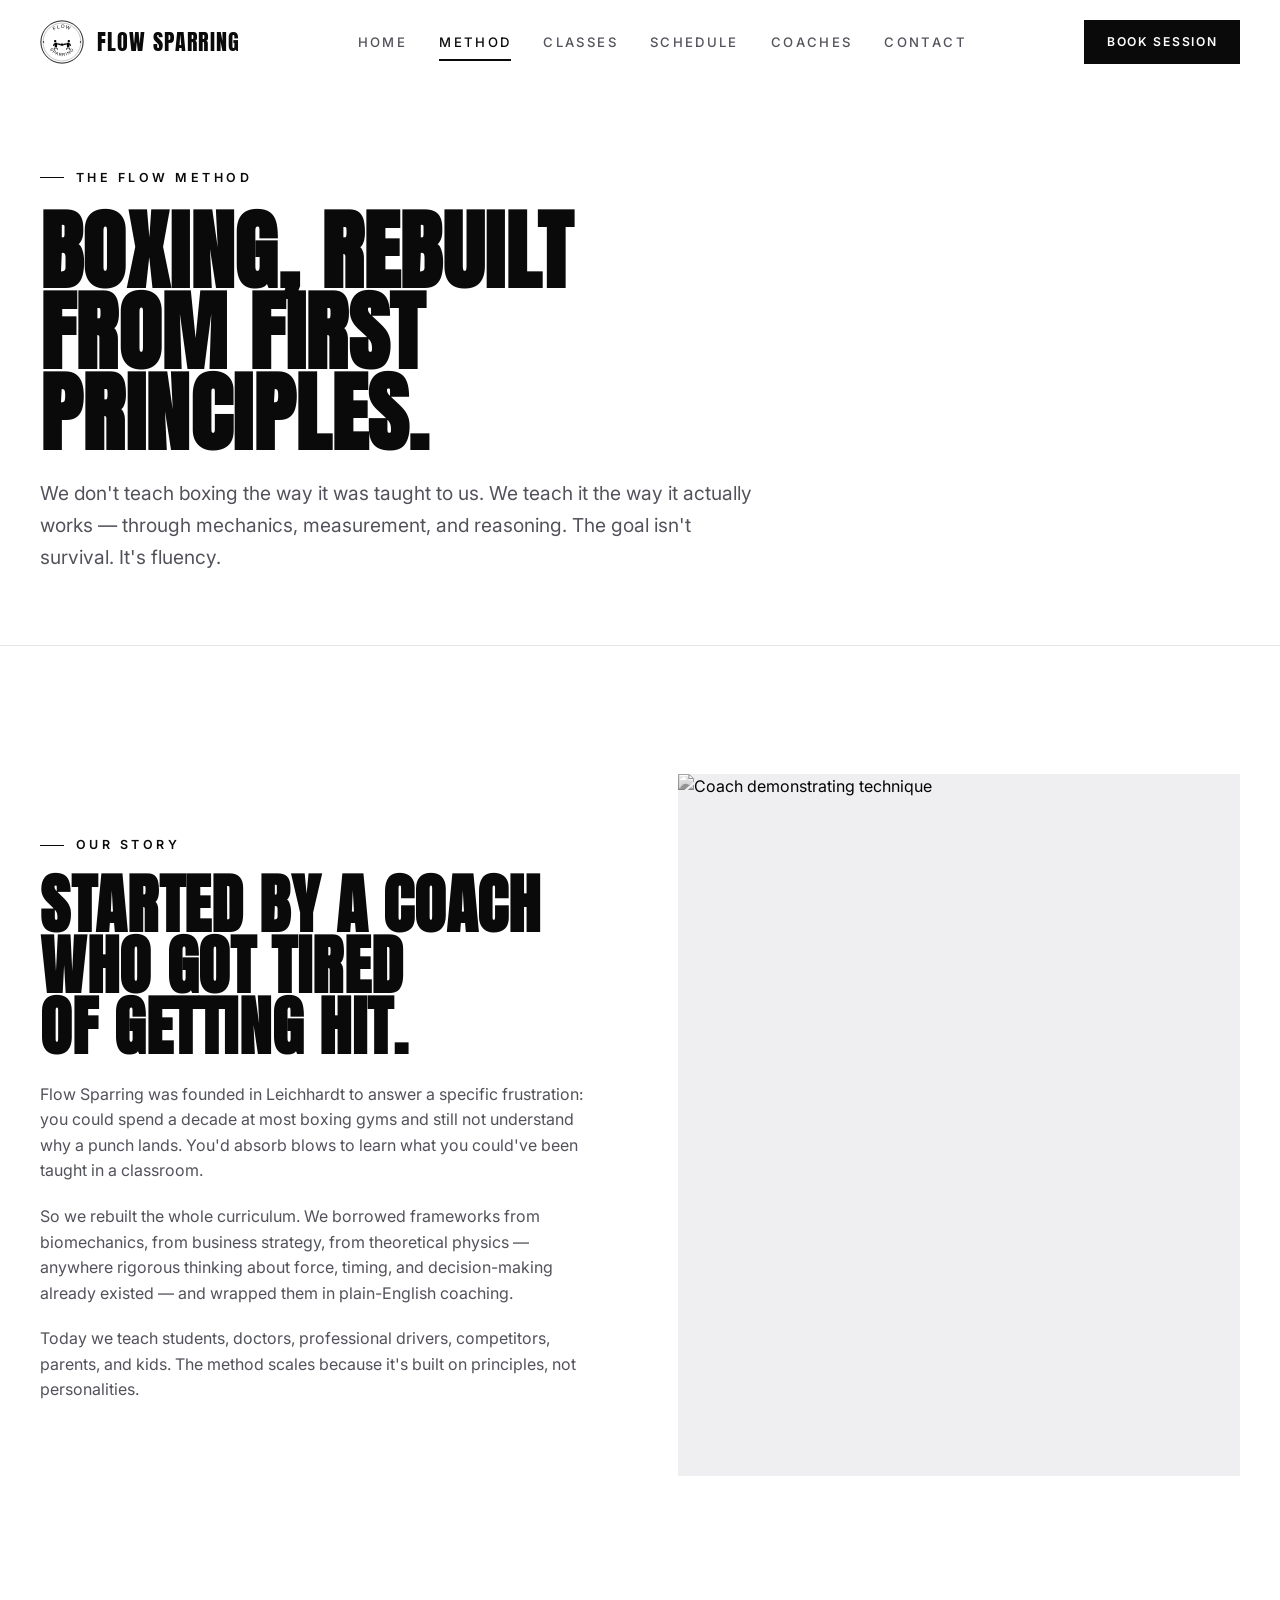
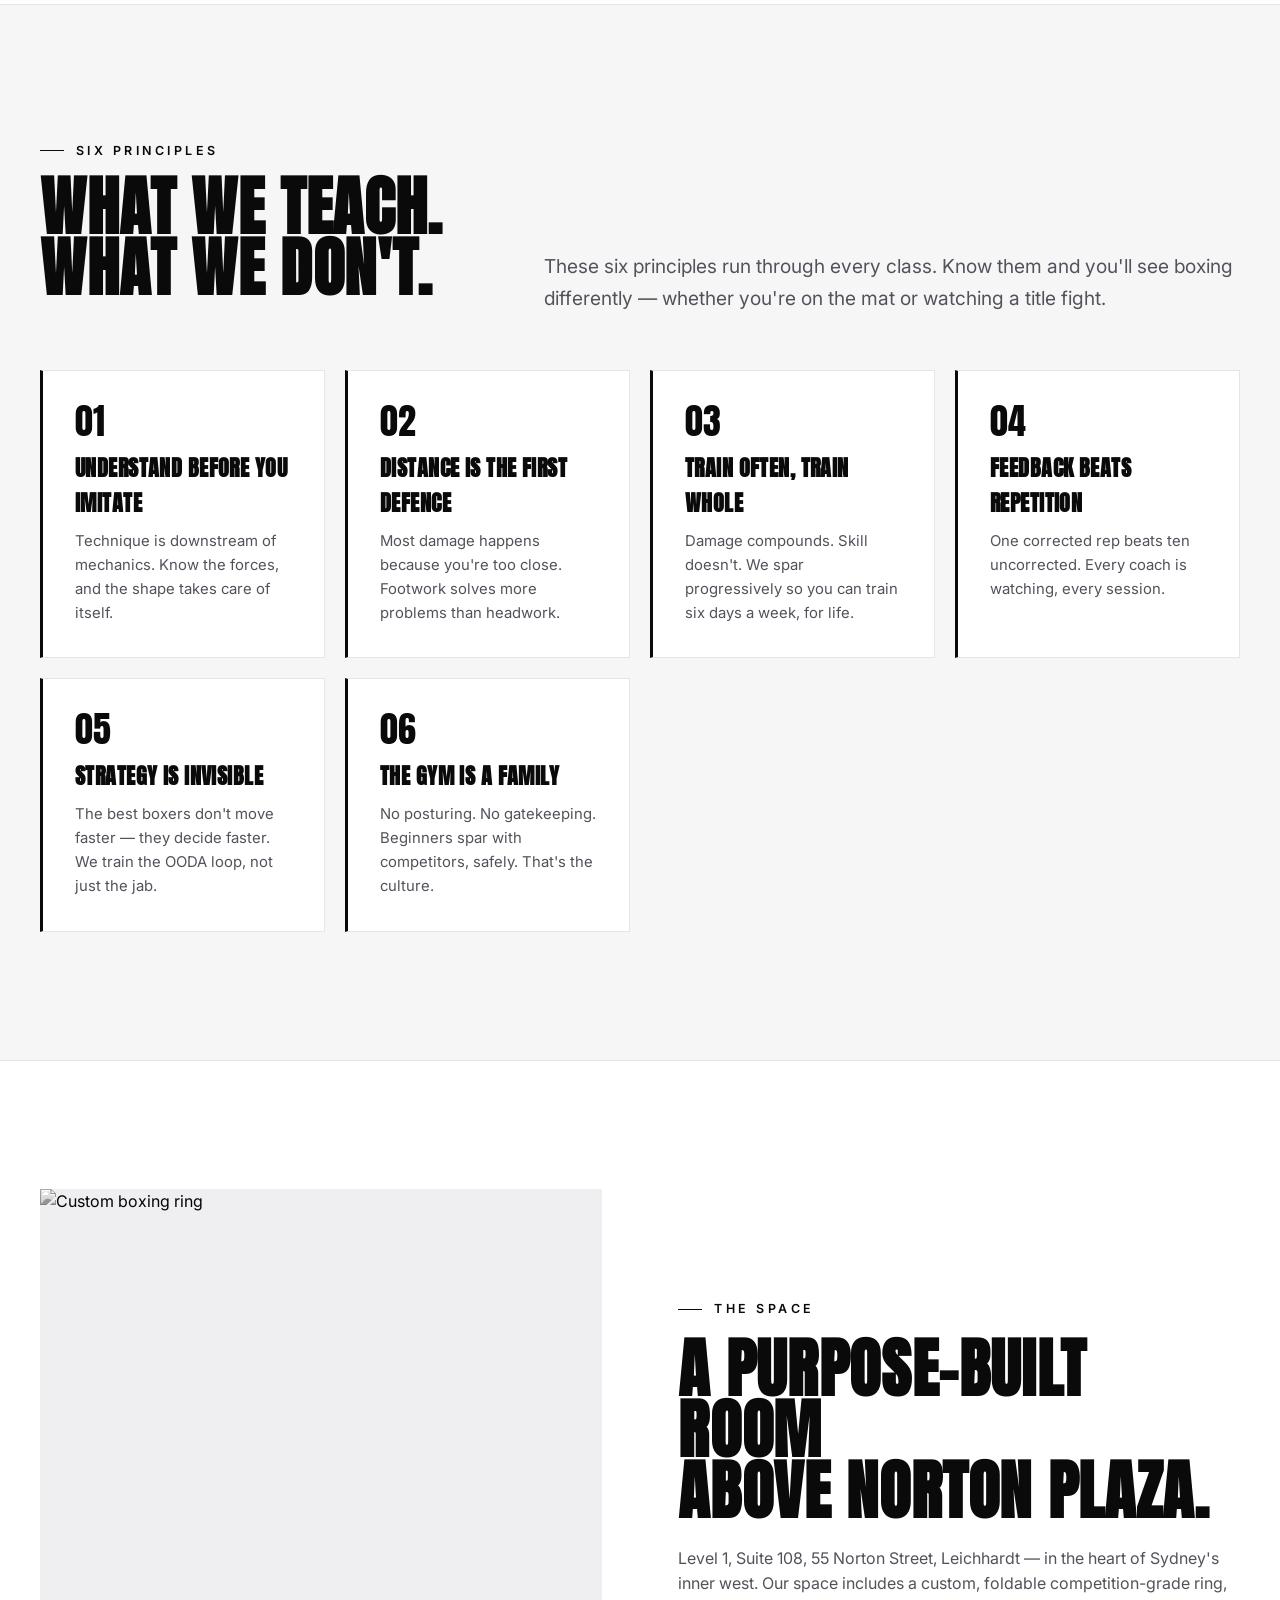
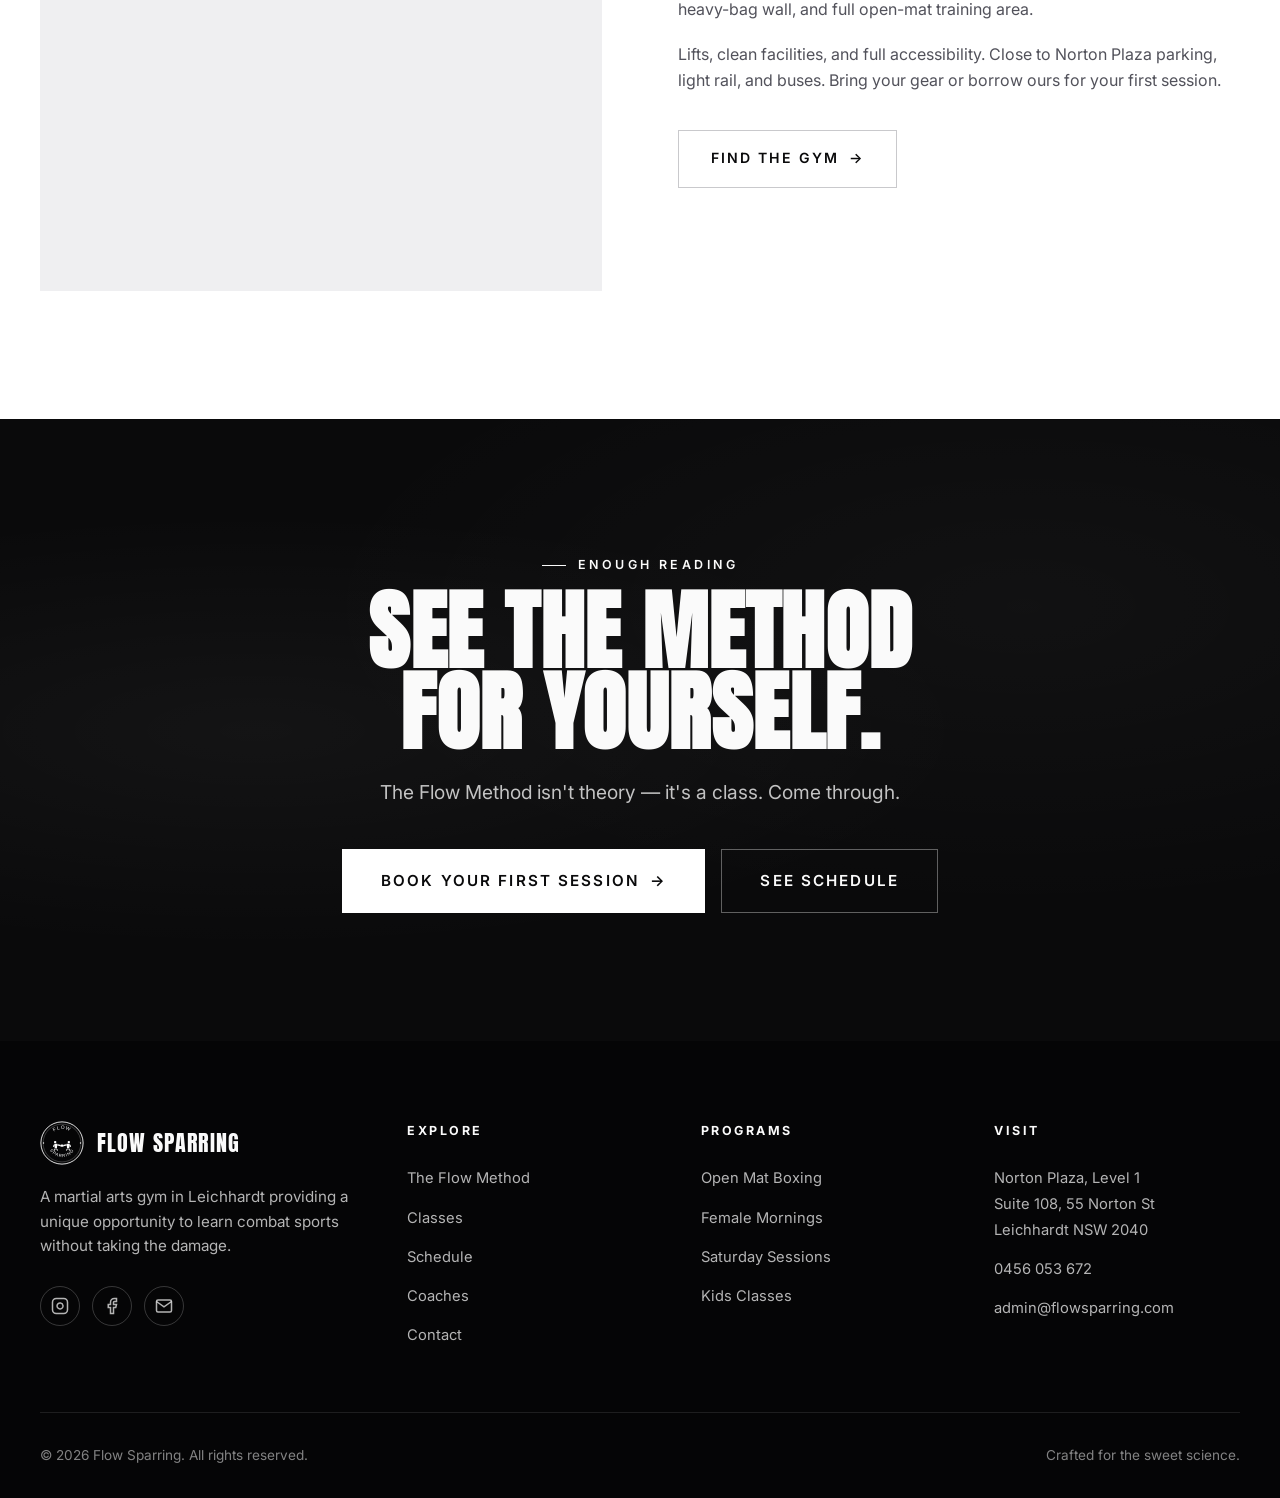
==== about.html @ 9c80b9ba "Initial Flow Sparring website Six-page static site for a boxing gym in Leichhardt, Sydney. Black & w" ====
<!DOCTYPE html>
<html lang="en">
<head>
  <meta charset="UTF-8" />
  <meta name="viewport" content="width=device-width, initial-scale=1" />
  <title>The Flow Method — Flow Sparring</title>
  <meta name="description" content="The Flow Method: first-principles boxing instruction drawing from biomechanics, strategy, and physics. Learn damage-free at Flow Sparring in Leichhardt." />
  <link rel="preconnect" href="https://fonts.googleapis.com">
  <link rel="preconnect" href="https://fonts.gstatic.com" crossorigin>
  <link href="https://fonts.googleapis.com/css2?family=Anton&family=Inter:wght@400;500;600;700&display=swap" rel="stylesheet">
  <link rel="stylesheet" href="css/style.css" />
</head>
<body>

  <!-- NAV -->
  <header class="nav" id="nav">
    <div class="container nav-inner">
      <a href="index.html" class="nav-brand"><img class="nav-brand-mark" src="assets/logo.svg" alt="" /><span>Flow Sparring</span></a>
      <nav class="nav-links" aria-label="Primary">
        <a href="index.html">Home</a>
        <a href="about.html" class="active">Method</a>
        <a href="classes.html">Classes</a>
        <a href="schedule.html">Schedule</a>
        <a href="coaches.html">Coaches</a>
        <a href="contact.html">Contact</a>
      </nav>
      <div class="nav-cta-wrap">
        <a href="contact.html" class="btn btn-primary nav-cta">Book Session</a>
      </div>
      <button class="nav-toggle" aria-label="Toggle menu" aria-expanded="false"><span></span><span></span><span></span></button>
    </div>
  </header>

  <!-- HEADER -->
  <section class="page-header">
    <div class="container">
      <span class="eyebrow">The Flow Method</span>
      <h1 class="display-xl">Boxing, rebuilt<br/>from first principles.</h1>
      <p class="lead">
        We don't teach boxing the way it was taught to us. We teach it the way it actually works —
        through mechanics, measurement, and reasoning. The goal isn't survival. It's fluency.
      </p>
    </div>
  </section>

  <!-- STORY -->
  <section class="section">
    <div class="container">
      <div class="split reveal">
        <div class="split-text">
          <span class="eyebrow">Our Story</span>
          <h2 class="display-lg">Started by a coach<br/>who got tired<br/>of getting hit.</h2>
          <p>
            Flow Sparring was founded in Leichhardt to answer a specific frustration: you could spend
            a decade at most boxing gyms and still not understand why a punch lands. You'd absorb blows
            to learn what you could've been taught in a classroom.
          </p>
          <p>
            So we rebuilt the whole curriculum. We borrowed frameworks from biomechanics, from business
            strategy, from theoretical physics — anywhere rigorous thinking about force, timing, and
            decision-making already existed — and wrapped them in plain-English coaching.
          </p>
          <p>
            Today we teach students, doctors, professional drivers, competitors, parents, and kids.
            The method scales because it's built on principles, not personalities.
          </p>
        </div>
        <div class="split-image">
          <img src="https://images.unsplash.com/photo-1544117519-31a4b719223d?w=1200&q=80" alt="Coach demonstrating technique" />
        </div>
      </div>
    </div>
  </section>

  <!-- METHOD PRINCIPLES -->
  <section class="section" style="background: var(--bg-surface); border-top: 1px solid var(--border); border-bottom: 1px solid var(--border);">
    <div class="container">
      <div class="section-head reveal">
        <div class="section-head-text">
          <span class="eyebrow">Six Principles</span>
          <h2 class="display-lg">What we teach.<br/>What we don't.</h2>
        </div>
        <p class="lead">
          These six principles run through every class. Know them and you'll see boxing
          differently — whether you're on the mat or watching a title fight.
        </p>
      </div>

      <div class="method-list reveal-stagger">
        <div class="method-item">
          <div class="method-item-num">01</div>
          <h3>Understand Before You Imitate</h3>
          <p>Technique is downstream of mechanics. Know the forces, and the shape takes care of itself.</p>
        </div>
        <div class="method-item">
          <div class="method-item-num">02</div>
          <h3>Distance Is The First Defence</h3>
          <p>Most damage happens because you're too close. Footwork solves more problems than headwork.</p>
        </div>
        <div class="method-item">
          <div class="method-item-num">03</div>
          <h3>Train Often, Train Whole</h3>
          <p>Damage compounds. Skill doesn't. We spar progressively so you can train six days a week, for life.</p>
        </div>
        <div class="method-item">
          <div class="method-item-num">04</div>
          <h3>Feedback Beats Repetition</h3>
          <p>One corrected rep beats ten uncorrected. Every coach is watching, every session.</p>
        </div>
        <div class="method-item">
          <div class="method-item-num">05</div>
          <h3>Strategy Is Invisible</h3>
          <p>The best boxers don't move faster — they decide faster. We train the OODA loop, not just the jab.</p>
        </div>
        <div class="method-item">
          <div class="method-item-num">06</div>
          <h3>The Gym Is A Family</h3>
          <p>No posturing. No gatekeeping. Beginners spar with competitors, safely. That's the culture.</p>
        </div>
      </div>
    </div>
  </section>

  <!-- SPLIT — Facility -->
  <section class="section">
    <div class="container">
      <div class="split reveal">
        <div class="split-image">
          <img src="https://images.unsplash.com/photo-1581009137042-c552e485697a?w=1200&q=80" alt="Custom boxing ring" />
        </div>
        <div class="split-text">
          <span class="eyebrow">The Space</span>
          <h2 class="display-lg">A purpose-built room<br/>above Norton Plaza.</h2>
          <p>
            Level 1, Suite 108, 55 Norton Street, Leichhardt — in the heart of Sydney's inner west.
            Our space includes a custom, foldable competition-grade ring, heavy-bag wall, and full
            open-mat training area.
          </p>
          <p>
            Lifts, clean facilities, and full accessibility. Close to Norton Plaza parking,
            light rail, and buses. Bring your gear or borrow ours for your first session.
          </p>
          <a href="contact.html" class="btn btn-outline btn-arrow" style="margin-top: 1rem;">Find the gym</a>
        </div>
      </div>
    </div>
  </section>

  <!-- CTA -->
  <section class="cta-band">
    <div class="container">
      <span class="eyebrow reveal">Enough reading</span>
      <h2 class="display-xl reveal" style="margin-top: 1rem;">See the method<br/>for yourself.</h2>
      <p class="lead reveal">The Flow Method isn't theory — it's a class. Come through.</p>
      <div class="cta-band-actions reveal">
        <a href="contact.html" class="btn btn-primary btn-lg btn-arrow">Book Your First Session</a>
        <a href="schedule.html" class="btn btn-ghost btn-lg">See Schedule</a>
      </div>
    </div>
  </section>

  <!-- FOOTER -->
  <footer class="footer">
    <div class="container">
      <div class="footer-grid">
        <div>
          <div class="footer-brand"><img class="nav-brand-mark" src="assets/logo.svg" alt="" /><span>Flow Sparring</span></div>
          <p class="footer-tagline">A martial arts gym in Leichhardt providing a unique opportunity to learn combat sports without taking the damage.</p>
          <div class="footer-social">
            <a href="https://instagram.com" aria-label="Instagram" target="_blank" rel="noopener"><svg width="18" height="18" viewBox="0 0 24 24" fill="none" stroke="currentColor" stroke-width="2"><rect x="2" y="2" width="20" height="20" rx="5"/><path d="M16 11.37A4 4 0 1 1 12.63 8 4 4 0 0 1 16 11.37z"/><line x1="17.5" y1="6.5" x2="17.51" y2="6.5"/></svg></a>
            <a href="https://facebook.com" aria-label="Facebook" target="_blank" rel="noopener"><svg width="18" height="18" viewBox="0 0 24 24" fill="none" stroke="currentColor" stroke-width="2"><path d="M18 2h-3a5 5 0 0 0-5 5v3H7v4h3v8h4v-8h3l1-4h-4V7a1 1 0 0 1 1-1h3z"/></svg></a>
            <a href="mailto:admin@flowsparring.com" aria-label="Email"><svg width="18" height="18" viewBox="0 0 24 24" fill="none" stroke="currentColor" stroke-width="2"><path d="M4 4h16c1.1 0 2 .9 2 2v12c0 1.1-.9 2-2 2H4c-1.1 0-2-.9-2-2V6c0-1.1.9-2 2-2z"/><polyline points="22,6 12,13 2,6"/></svg></a>
          </div>
        </div>
        <div>
          <h4>Explore</h4>
          <ul>
            <li><a href="about.html">The Flow Method</a></li>
            <li><a href="classes.html">Classes</a></li>
            <li><a href="schedule.html">Schedule</a></li>
            <li><a href="coaches.html">Coaches</a></li>
            <li><a href="contact.html">Contact</a></li>
          </ul>
        </div>
        <div>
          <h4>Programs</h4>
          <ul>
            <li><a href="classes.html#open-mat">Open Mat Boxing</a></li>
            <li><a href="classes.html#womens">Female Mornings</a></li>
            <li><a href="classes.html#saturday">Saturday Sessions</a></li>
            <li><a href="classes.html#kids">Kids Classes</a></li>
          </ul>
        </div>
        <div>
          <h4>Visit</h4>
          <ul>
            <li><a href="contact.html">Norton Plaza, Level 1<br/>Suite 108, 55 Norton St<br/>Leichhardt NSW 2040</a></li>
            <li><a href="tel:+61456053672">0456 053 672</a></li>
            <li><a href="mailto:admin@flowsparring.com">admin@flowsparring.com</a></li>
          </ul>
        </div>
      </div>
      <div class="footer-bottom">
        <div>© <span data-year>2026</span> Flow Sparring. All rights reserved.</div>
        <div>Crafted for the sweet science.</div>
      </div>
    </div>
  </footer>

  <script src="js/main.js"></script>
</body>
</html>
---- css/style.css ----
/* ===========================
   Flow Sparring — Design System (Light)
   Black & white editorial. Inspired by their brand mark.
   =========================== */

*, *::before, *::after { box-sizing: border-box; }
* { margin: 0; padding: 0; }

html {
  scroll-behavior: smooth;
  -webkit-font-smoothing: antialiased;
  -moz-osx-font-smoothing: grayscale;
  text-rendering: optimizeLegibility;
}

body {
  font-family: 'Inter', -apple-system, BlinkMacSystemFont, Segoe UI, sans-serif;
  background: var(--bg);
  color: var(--fg);
  font-size: 16px;
  line-height: 1.6;
  overflow-x: hidden;
}

img, svg, video { display: block; max-width: 100%; }
a { color: inherit; text-decoration: none; }
button { font: inherit; cursor: pointer; border: none; background: none; color: inherit; }
ul { list-style: none; }

:root {
  /* Light theme */
  --bg: #ffffff;
  --bg-surface: #f6f6f7;
  --bg-elevated: #efeff1;
  --bg-dark: #0a0a0b;
  --bg-dark-surface: #141418;
  --border: #e5e5e7;
  --border-strong: #c9c9cc;
  --fg: #0a0a0b;
  --fg-inverse: #fafafa;
  --fg-muted: #52525b;
  --fg-subtle: #737378;
  --accent: #0a0a0b;
  --accent-hover: #27272a;
  --accent-dim: rgba(10, 10, 11, 0.06);
  --accent-glow: rgba(10, 10, 11, 0.15);

  /* Typography */
  --font-display: 'Anton', 'Impact', 'Arial Narrow', sans-serif;
  --font-body: 'Inter', -apple-system, BlinkMacSystemFont, sans-serif;

  /* Layout */
  --container: 1320px;
  --container-narrow: 920px;
  --gutter: clamp(1.25rem, 4vw, 2.5rem);
  --section-pad: clamp(4rem, 10vw, 8rem);

  /* Effects */
  --ease: cubic-bezier(0.22, 1, 0.36, 1);
  --ease-smooth: cubic-bezier(0.65, 0, 0.35, 1);
  --shadow-lg: 0 30px 60px -20px rgba(10, 10, 11, 0.18), 0 0 0 1px var(--border);
}

/* ---- Typography ---- */
.display { font-family: var(--font-display); font-weight: 400; letter-spacing: 0.01em; line-height: 0.92; text-transform: uppercase; }

.display-mega {
  font-family: var(--font-display);
  font-weight: 400;
  font-size: clamp(3.5rem, 11vw, 9rem);
  line-height: 0.88;
  letter-spacing: -0.005em;
  text-transform: uppercase;
}

.display-xl {
  font-family: var(--font-display);
  font-size: clamp(2.75rem, 7vw, 5.5rem);
  line-height: 0.92;
  text-transform: uppercase;
  letter-spacing: 0.005em;
}

.display-lg {
  font-family: var(--font-display);
  font-size: clamp(2.25rem, 5vw, 4rem);
  line-height: 0.95;
  text-transform: uppercase;
  letter-spacing: 0.01em;
}

.display-md {
  font-family: var(--font-display);
  font-size: clamp(1.75rem, 3vw, 2.5rem);
  line-height: 1;
  text-transform: uppercase;
  letter-spacing: 0.02em;
}

.eyebrow {
  font-family: var(--font-body);
  font-size: 0.78rem;
  font-weight: 600;
  letter-spacing: 0.28em;
  text-transform: uppercase;
  color: var(--fg);
  display: inline-flex;
  align-items: center;
  gap: 0.75rem;
}
.eyebrow::before {
  content: '';
  width: 24px;
  height: 1px;
  background: var(--fg);
}

.lead {
  font-size: clamp(1.05rem, 1.5vw, 1.2rem);
  line-height: 1.65;
  color: var(--fg-muted);
  max-width: 58ch;
}

/* ---- Layout helpers ---- */
.container { width: 100%; max-width: var(--container); margin: 0 auto; padding: 0 var(--gutter); }
.container-narrow { max-width: var(--container-narrow); }
.section { padding: var(--section-pad) 0; }
.section-tight { padding: clamp(3rem, 6vw, 5rem) 0; }
.section-surface { background: var(--bg-surface); border-top: 1px solid var(--border); border-bottom: 1px solid var(--border); }
.grid { display: grid; gap: var(--gutter); }
.flex { display: flex; }
.flex-center { display: flex; align-items: center; justify-content: center; }
.text-accent { color: var(--accent); }
.text-muted { color: var(--fg-muted); }
.text-subtle { color: var(--fg-subtle); }
.text-center { text-align: center; }

/* ---- Buttons ---- */
.btn {
  display: inline-flex;
  align-items: center;
  gap: 0.6rem;
  padding: 1.05rem 2rem;
  font-family: var(--font-body);
  font-weight: 600;
  font-size: 0.88rem;
  letter-spacing: 0.14em;
  text-transform: uppercase;
  transition: all 0.3s var(--ease);
  border-radius: 0;
  white-space: nowrap;
  border: 1.5px solid transparent;
}

.btn-primary {
  background: var(--fg);
  color: var(--bg);
}
.btn-primary:hover {
  background: var(--accent-hover);
  transform: translateY(-2px);
}

.btn-ghost {
  background: transparent;
  color: var(--fg);
  border-color: var(--fg);
}
.btn-ghost:hover {
  background: var(--fg);
  color: var(--bg);
}

.btn-outline {
  background: transparent;
  color: var(--fg);
  border-color: var(--border-strong);
}
.btn-outline:hover {
  border-color: var(--fg);
  background: var(--fg);
  color: var(--bg);
}

.btn-invert {
  background: var(--bg);
  color: var(--fg);
}
.btn-invert:hover {
  background: transparent;
  color: var(--bg);
  border-color: var(--bg);
}

.btn-lg { padding: 1.2rem 2.4rem; font-size: 0.95rem; }
.btn-arrow::after {
  content: '→';
  transition: transform 0.25s var(--ease);
}
.btn-arrow:hover::after { transform: translateX(5px); }

/* ---- Navigation ---- */
.nav {
  position: fixed;
  top: 0; left: 0; right: 0;
  z-index: 100;
  padding: 1.25rem 0;
  background: rgba(255, 255, 255, 0.65);
  backdrop-filter: blur(14px);
  -webkit-backdrop-filter: blur(14px);
  transition: background 0.3s var(--ease), padding 0.3s var(--ease), border-color 0.3s var(--ease);
  border-bottom: 1px solid transparent;
}
.nav.scrolled {
  background: rgba(255, 255, 255, 0.92);
  padding: 0.75rem 0;
  border-bottom-color: var(--border);
}
.nav-inner {
  display: flex;
  align-items: center;
  justify-content: space-between;
  gap: 2rem;
}
.nav-brand {
  display: flex;
  align-items: center;
  gap: 0.8rem;
  font-family: var(--font-display);
  font-size: 1.35rem;
  letter-spacing: 0.055em;
  text-transform: uppercase;
  color: var(--fg);
}
.nav-brand-mark {
  width: 44px;
  height: 44px;
  min-width: 44px;
  color: var(--fg);
  display: block;
  flex-shrink: 0;
  object-fit: contain;
}
.nav-brand-mark svg { width: 100%; height: 100%; display: block; }

.nav-links { display: flex; gap: 2rem; align-items: center; }
.nav-links a {
  font-size: 0.82rem;
  font-weight: 500;
  letter-spacing: 0.18em;
  text-transform: uppercase;
  color: var(--fg-muted);
  transition: color 0.2s var(--ease);
  position: relative;
  padding: 0.3rem 0;
}
.nav-links a:hover, .nav-links a.active { color: var(--fg); }
.nav-links a.active::after {
  content: '';
  position: absolute;
  bottom: -4px;
  left: 0; right: 0;
  height: 2px;
  background: var(--fg);
}

.nav-cta { padding: 0.7rem 1.35rem; font-size: 0.76rem; }

.nav-toggle {
  display: none;
  width: 44px; height: 44px;
  position: relative;
  z-index: 101;
}
.nav-toggle span {
  position: absolute;
  left: 10px; right: 10px;
  height: 2px;
  background: var(--fg);
  transition: transform 0.3s var(--ease), opacity 0.2s var(--ease), top 0.3s var(--ease);
}
.nav-toggle span:nth-child(1) { top: 15px; }
.nav-toggle span:nth-child(2) { top: 21px; }
.nav-toggle span:nth-child(3) { top: 27px; }
body.menu-open .nav-toggle span:nth-child(1) { top: 21px; transform: rotate(45deg); }
body.menu-open .nav-toggle span:nth-child(2) { opacity: 0; }
body.menu-open .nav-toggle span:nth-child(3) { top: 21px; transform: rotate(-45deg); }

/* ---- Hero (split layout) ---- */
.hero {
  position: relative;
  padding: 11rem 0 4rem;
  overflow: hidden;
  background: var(--bg);
}

.hero-split {
  display: grid;
  grid-template-columns: 1.2fr 1fr;
  gap: clamp(2rem, 5vw, 4rem);
  align-items: center;
}

.hero-kicker {
  display: inline-flex;
  align-items: center;
  gap: 0.75rem;
  padding: 0.45rem 0.95rem;
  border: 1px solid var(--border-strong);
  border-radius: 999px;
  font-size: 0.74rem;
  font-weight: 500;
  letter-spacing: 0.16em;
  text-transform: uppercase;
  color: var(--fg-muted);
  margin-bottom: 2rem;
  background: var(--bg);
}
.hero-kicker-dot {
  width: 8px; height: 8px;
  background: var(--fg);
  border-radius: 50%;
  animation: pulse 2s infinite;
}
@keyframes pulse {
  0%, 100% { opacity: 1; }
  50% { opacity: 0.35; }
}

.hero h1 {
  max-width: 14ch;
  margin-bottom: 1.75rem;
  color: var(--fg);
}
.hero h1 .stroke {
  -webkit-text-stroke: 1.5px var(--fg);
  color: transparent;
  display: inline-block;
}
.hero h1 .accent-word {
  display: inline-block;
  background: var(--fg);
  color: var(--bg);
  padding: 0.06em 0.22em 0.1em;
  line-height: 0.88;
  margin: 0 0.02em;
  letter-spacing: 0.015em;
}

.hero-lead { margin-bottom: 2.5rem; max-width: 48ch; }
.hero-cta { display: flex; gap: 0.85rem; flex-wrap: wrap; }

.hero-visual {
  display: flex;
  align-items: center;
  justify-content: center;
  aspect-ratio: 1;
  max-width: 520px;
  margin-left: auto;
  position: relative;
}
.hero-visual::before {
  content: '';
  position: absolute;
  inset: -5%;
  background: radial-gradient(circle, var(--bg-surface) 0%, transparent 70%);
  z-index: -1;
}
.hero-visual img,
.hero-logo {
  width: 100%;
  height: auto;
  color: var(--fg);
  transition: transform 1.2s var(--ease);
}
.hero-visual:hover img,
.hero-visual:hover .hero-logo {
  transform: rotate(15deg);
}

.hero-stats {
  display: grid;
  grid-template-columns: repeat(auto-fit, minmax(140px, 1fr));
  gap: 2rem;
  margin-top: 4rem;
  padding-top: 2.5rem;
  border-top: 1px solid var(--border);
}
.hero-stat-num {
  font-family: var(--font-display);
  font-size: clamp(2rem, 3.5vw, 2.75rem);
  color: var(--fg);
  line-height: 1;
  margin-bottom: 0.4rem;
}
.hero-stat-num .plus { color: var(--fg-subtle); }
.hero-stat-label {
  font-size: 0.72rem;
  letter-spacing: 0.2em;
  text-transform: uppercase;
  color: var(--fg-subtle);
  font-weight: 500;
}

/* ---- Page header ---- */
.page-header {
  position: relative;
  padding: 10rem 0 4.5rem;
  border-bottom: 1px solid var(--border);
  background: var(--bg);
}
.page-header .eyebrow { margin-bottom: 1.5rem; }
.page-header h1 { margin-bottom: 1.5rem; max-width: 18ch; }
.page-header .lead { max-width: 60ch; }

/* ---- Photo band ---- */
.photo-band {
  height: clamp(320px, 50vw, 520px);
  overflow: hidden;
  position: relative;
  background: var(--bg-dark-surface);
}
.photo-band img {
  width: 100%;
  height: 100%;
  object-fit: cover;
  filter: grayscale(100%) contrast(1.05);
}

/* ---- Feature grid ---- */
.feature-grid {
  display: grid;
  grid-template-columns: repeat(auto-fit, minmax(260px, 1fr));
  gap: 1.25rem;
}
.feature-card {
  background: var(--bg);
  padding: 2.25rem 2rem;
  border: 1px solid var(--border);
  transition: all 0.3s var(--ease);
  position: relative;
  overflow: hidden;
}
.feature-card:hover {
  transform: translateY(-4px);
  border-color: var(--fg);
  background: var(--bg-surface);
}
.feature-card-icon {
  width: 48px; height: 48px;
  display: flex;
  align-items: center;
  justify-content: center;
  background: var(--fg);
  color: var(--bg);
  border-radius: 2px;
  margin-bottom: 1.5rem;
  font-family: var(--font-display);
  font-size: 1.3rem;
  letter-spacing: 0.02em;
}
.feature-card h3 {
  font-family: var(--font-display);
  font-size: 1.4rem;
  text-transform: uppercase;
  letter-spacing: 0.015em;
  margin-bottom: 0.75rem;
  color: var(--fg);
}
.feature-card p {
  color: var(--fg-muted);
  font-size: 0.94rem;
}

/* ---- Section head ---- */
.section-head {
  display: flex;
  align-items: flex-end;
  justify-content: space-between;
  gap: 2rem;
  margin-bottom: 3.5rem;
  flex-wrap: wrap;
}
.section-head-text { max-width: 700px; }
.section-head h2 { margin-bottom: 1rem; }
.section-head .eyebrow { margin-bottom: 1rem; display: inline-flex; }

/* ---- Class cards ---- */
.class-grid {
  display: grid;
  grid-template-columns: repeat(auto-fit, minmax(300px, 1fr));
  gap: 1.25rem;
}
.class-card {
  position: relative;
  background: var(--bg);
  border: 1px solid var(--border);
  overflow: hidden;
  transition: all 0.4s var(--ease);
  display: flex;
  flex-direction: column;
  min-height: 460px;
}
.class-card:hover {
  transform: translateY(-5px);
  border-color: var(--fg);
  box-shadow: var(--shadow-lg);
}
.class-card-image {
  position: relative;
  height: 240px;
  overflow: hidden;
  background: var(--bg-elevated);
}
.class-card-image img {
  width: 100%; height: 100%;
  object-fit: cover;
  transition: transform 0.7s var(--ease);
  filter: grayscale(100%) contrast(1.05);
}
.class-card:hover .class-card-image img {
  transform: scale(1.05);
  filter: grayscale(30%) contrast(1.08);
}
.class-card-body {
  padding: 1.75rem 1.75rem 2rem;
  flex: 1;
  display: flex;
  flex-direction: column;
  background: var(--bg);
}
.class-card-tag {
  display: inline-block;
  padding: 0.3rem 0.75rem;
  background: var(--fg);
  color: var(--bg);
  font-size: 0.68rem;
  font-weight: 600;
  letter-spacing: 0.18em;
  text-transform: uppercase;
  margin-bottom: 1rem;
  align-self: flex-start;
}
.class-card h3 {
  font-family: var(--font-display);
  font-size: 1.7rem;
  text-transform: uppercase;
  letter-spacing: 0.015em;
  margin-bottom: 0.7rem;
  line-height: 1;
  color: var(--fg);
}
.class-card p {
  color: var(--fg-muted);
  font-size: 0.94rem;
  margin-bottom: 1.5rem;
  flex: 1;
}
.class-card-meta {
  display: flex;
  align-items: center;
  gap: 1rem;
  font-size: 0.78rem;
  color: var(--fg-muted);
  padding-top: 1.2rem;
  border-top: 1px solid var(--border);
  letter-spacing: 0.1em;
  text-transform: uppercase;
}
.class-card-meta strong { color: var(--fg); font-weight: 600; }

/* ---- Split content ---- */
.split {
  display: grid;
  grid-template-columns: 1fr 1fr;
  gap: clamp(2rem, 6vw, 5rem);
  align-items: center;
}
.split-image {
  aspect-ratio: 4/5;
  overflow: hidden;
  position: relative;
  background: var(--bg-elevated);
}
.split-image img {
  width: 100%; height: 100%;
  object-fit: cover;
  filter: grayscale(100%) contrast(1.05);
}
.split-text h2 { margin-bottom: 1.5rem; }
.split-text p { margin-bottom: 1.25rem; color: var(--fg-muted); }
.split-text .eyebrow { display: inline-flex; margin-bottom: 1.25rem; }

/* ---- Testimonials ---- */
.testimonials {
  background: var(--bg-surface);
  border-top: 1px solid var(--border);
  border-bottom: 1px solid var(--border);
  position: relative;
}
.testimonial-grid {
  display: grid;
  grid-template-columns: repeat(auto-fit, minmax(300px, 1fr));
  gap: 1.25rem;
  position: relative;
}
.testimonial-card {
  background: var(--bg);
  padding: 2.25rem;
  border: 1px solid var(--border);
  position: relative;
  transition: all 0.3s var(--ease);
}
.testimonial-card:hover {
  transform: translateY(-4px);
  border-color: var(--fg);
  box-shadow: var(--shadow-lg);
}
.testimonial-quote-mark {
  font-family: var(--font-display);
  font-size: 4rem;
  color: var(--fg);
  line-height: 0.8;
  margin-bottom: 0.5rem;
}
.testimonial-card p {
  color: var(--fg);
  font-size: 1.02rem;
  line-height: 1.65;
  margin-bottom: 1.75rem;
}
.testimonial-author {
  display: flex;
  align-items: center;
  gap: 1rem;
  padding-top: 1.25rem;
  border-top: 1px solid var(--border);
}
.testimonial-author-avatar {
  width: 44px; height: 44px;
  border-radius: 50%;
  background: var(--fg);
  color: var(--bg);
  display: flex;
  align-items: center;
  justify-content: center;
  font-family: var(--font-display);
  font-size: 1.05rem;
}
.testimonial-author-name { font-weight: 600; font-size: 0.95rem; color: var(--fg); }
.testimonial-author-meta { font-size: 0.8rem; color: var(--fg-subtle); }

/* ---- CTA band (inverted) ---- */
.cta-band {
  position: relative;
  padding: clamp(5rem, 10vw, 8rem) 0;
  background: var(--bg-dark);
  color: var(--fg-inverse);
  text-align: center;
  border-top: 1px solid var(--bg-dark);
}
.cta-band::before {
  content: '';
  position: absolute;
  inset: 0;
  background:
    radial-gradient(ellipse at 20% 50%, rgba(255, 255, 255, 0.04) 0%, transparent 50%),
    radial-gradient(ellipse at 80% 30%, rgba(255, 255, 255, 0.03) 0%, transparent 50%);
  pointer-events: none;
}
.cta-band .container { position: relative; z-index: 1; }
.cta-band h2 {
  max-width: 20ch;
  margin: 0 auto 1.5rem;
  color: var(--fg-inverse);
}
.cta-band .lead {
  margin: 0 auto 2.5rem;
  text-align: center;
  color: rgba(255, 255, 255, 0.75);
}
.cta-band .eyebrow { color: var(--fg-inverse); }
.cta-band .eyebrow::before { background: var(--fg-inverse); }
.cta-band-actions {
  display: inline-flex;
  gap: 1rem;
  flex-wrap: wrap;
  justify-content: center;
}
.cta-band .btn-primary {
  background: var(--bg);
  color: var(--fg);
}
.cta-band .btn-primary:hover {
  background: rgba(255, 255, 255, 0.9);
}
.cta-band .btn-ghost {
  color: var(--fg-inverse);
  border-color: rgba(255, 255, 255, 0.35);
}
.cta-band .btn-ghost:hover {
  background: var(--bg);
  color: var(--fg);
  border-color: var(--bg);
}

/* ---- Footer (inverted/dark) ---- */
.footer {
  background: #050506;
  color: var(--fg-inverse);
  padding: 5rem 0 2rem;
}
.footer-grid {
  display: grid;
  grid-template-columns: 1.3fr 1fr 1fr 1fr;
  gap: 3rem;
  margin-bottom: 4rem;
}
.footer-brand {
  display: flex;
  align-items: center;
  gap: 0.8rem;
  font-family: var(--font-display);
  font-size: 1.35rem;
  letter-spacing: 0.055em;
  text-transform: uppercase;
  margin-bottom: 1.25rem;
  color: var(--fg-inverse);
}
.footer-brand .nav-brand-mark { filter: invert(1); }
.footer-tagline {
  color: rgba(255, 255, 255, 0.7);
  font-size: 0.95rem;
  max-width: 32ch;
  margin-bottom: 1.75rem;
}
.footer h4 {
  font-family: var(--font-body);
  font-size: 0.78rem;
  font-weight: 700;
  letter-spacing: 0.2em;
  text-transform: uppercase;
  color: var(--fg-inverse);
  margin-bottom: 1.5rem;
}
.footer ul { display: flex; flex-direction: column; gap: 0.85rem; }
.footer li a {
  color: rgba(255, 255, 255, 0.7);
  font-size: 0.92rem;
  transition: color 0.2s var(--ease);
}
.footer li a:hover { color: var(--fg-inverse); }
.footer-social {
  display: flex;
  gap: 0.75rem;
  margin-top: 1rem;
}
.footer-social a {
  width: 40px; height: 40px;
  border: 1px solid rgba(255, 255, 255, 0.2);
  border-radius: 50%;
  display: flex;
  align-items: center;
  justify-content: center;
  color: rgba(255, 255, 255, 0.7);
  transition: all 0.3s var(--ease);
}
.footer-social a:hover {
  border-color: var(--fg-inverse);
  color: var(--fg-inverse);
  background: rgba(255, 255, 255, 0.1);
  transform: translateY(-2px);
}
.footer-bottom {
  padding-top: 2rem;
  border-top: 1px solid rgba(255, 255, 255, 0.1);
  display: flex;
  justify-content: space-between;
  align-items: center;
  gap: 1rem;
  flex-wrap: wrap;
  color: rgba(255, 255, 255, 0.5);
  font-size: 0.85rem;
}

/* ---- Marquee ---- */
.marquee {
  overflow: hidden;
  padding: 2rem 0;
  background: var(--bg-dark);
  color: var(--fg-inverse);
  position: relative;
}
.marquee-track {
  display: flex;
  gap: 3.5rem;
  animation: marquee 28s linear infinite;
  width: max-content;
}
.marquee-item {
  font-family: var(--font-display);
  font-size: clamp(1.75rem, 3.5vw, 2.75rem);
  color: var(--fg-inverse);
  text-transform: uppercase;
  letter-spacing: 0.02em;
  white-space: nowrap;
  display: flex;
  align-items: center;
  gap: 3.5rem;
}
.marquee-item::after {
  content: '●';
  color: rgba(255, 255, 255, 0.35);
  font-size: 0.55em;
}
@keyframes marquee {
  from { transform: translateX(0); }
  to { transform: translateX(-50%); }
}

/* ---- Schedule table ---- */
.schedule-table-wrap {
  overflow-x: auto;
  background: var(--bg);
  border: 1px solid var(--border);
}
.schedule-table {
  width: 100%;
  min-width: 800px;
  border-collapse: collapse;
  font-size: 0.92rem;
}
.schedule-table th,
.schedule-table td {
  padding: 1.1rem 1.1rem;
  text-align: left;
  border-bottom: 1px solid var(--border);
  vertical-align: top;
}
.schedule-table th {
  font-family: var(--font-display);
  font-size: 1rem;
  text-transform: uppercase;
  letter-spacing: 0.06em;
  color: var(--fg);
  background: var(--bg-surface);
  font-weight: 400;
  position: sticky;
  top: 0;
  border-bottom: 2px solid var(--fg);
}
.schedule-table tr:last-child td { border-bottom: none; }
.schedule-table td:first-child {
  font-family: var(--font-display);
  font-size: 1.1rem;
  color: var(--fg);
  text-transform: uppercase;
  letter-spacing: 0.05em;
  width: 120px;
  background: var(--bg-surface);
}
.schedule-session { display: flex; flex-direction: column; gap: 0.2rem; padding: 0.4rem 0; }
.schedule-session-name { font-weight: 600; color: var(--fg); font-size: 0.88rem; }
.schedule-session-time { font-size: 0.8rem; color: var(--fg-muted); letter-spacing: 0.03em; }
.schedule-session.empty { color: var(--fg-subtle); font-size: 0.8rem; font-style: italic; }

.schedule-legend {
  display: flex;
  gap: 1.5rem;
  margin-top: 2rem;
  flex-wrap: wrap;
}
.schedule-legend-item {
  display: inline-flex;
  align-items: center;
  gap: 0.6rem;
  font-size: 0.85rem;
  color: var(--fg-muted);
}
.schedule-legend-dot { width: 12px; height: 12px; border-radius: 2px; }

/* ---- Coach cards ---- */
.coach-grid {
  display: grid;
  grid-template-columns: repeat(auto-fit, minmax(260px, 1fr));
  gap: 1.5rem;
}
.coach-card {
  position: relative;
  overflow: hidden;
  border: 1px solid var(--border);
  background: var(--bg);
  transition: all 0.4s var(--ease);
}
.coach-card:hover {
  transform: translateY(-5px);
  border-color: var(--fg);
  box-shadow: var(--shadow-lg);
}
.coach-card-image {
  aspect-ratio: 3/4;
  overflow: hidden;
  position: relative;
  background: var(--bg-elevated);
}
.coach-card-image img {
  width: 100%; height: 100%;
  object-fit: cover;
  filter: grayscale(100%) contrast(1.05);
  transition: filter 0.5s var(--ease), transform 0.6s var(--ease);
}
.coach-card:hover .coach-card-image img {
  filter: grayscale(30%) contrast(1.08);
  transform: scale(1.04);
}
.coach-card-body {
  padding: 1.75rem;
  position: relative;
}
.coach-card-role {
  font-size: 0.72rem;
  font-weight: 600;
  letter-spacing: 0.22em;
  text-transform: uppercase;
  color: var(--fg-subtle);
  margin-bottom: 0.5rem;
}
.coach-card h3 {
  font-family: var(--font-display);
  font-size: 1.8rem;
  text-transform: uppercase;
  letter-spacing: 0.015em;
  margin-bottom: 0.8rem;
  line-height: 1;
  color: var(--fg);
}
.coach-card p {
  color: var(--fg-muted);
  font-size: 0.92rem;
  line-height: 1.6;
}

/* ---- Contact ---- */
.contact-grid {
  display: grid;
  grid-template-columns: 1fr 1.2fr;
  gap: 3rem;
}
.contact-info { display: flex; flex-direction: column; gap: 2rem; }
.contact-info-block { padding-bottom: 2rem; border-bottom: 1px solid var(--border); }
.contact-info-block:last-child { border-bottom: none; }
.contact-info-block h3 {
  font-family: var(--font-display);
  font-size: 1.3rem;
  text-transform: uppercase;
  letter-spacing: 0.04em;
  margin-bottom: 0.75rem;
}
.contact-info-block p,
.contact-info-block a {
  color: var(--fg-muted);
  font-size: 0.98rem;
  display: block;
  margin-bottom: 0.3rem;
  transition: color 0.2s var(--ease);
}
.contact-info-block a:hover { color: var(--fg); }

.form {
  background: var(--bg);
  border: 1px solid var(--border);
  padding: 2.5rem;
}
.form-row { margin-bottom: 1.5rem; }
.form-row.two-col {
  display: grid;
  grid-template-columns: 1fr 1fr;
  gap: 1rem;
}
.form label {
  display: block;
  font-size: 0.72rem;
  font-weight: 600;
  letter-spacing: 0.18em;
  text-transform: uppercase;
  color: var(--fg-muted);
  margin-bottom: 0.6rem;
}
.form input,
.form select,
.form textarea {
  width: 100%;
  background: var(--bg);
  border: 1px solid var(--border-strong);
  padding: 0.9rem 1rem;
  color: var(--fg);
  font-family: var(--font-body);
  font-size: 0.98rem;
  transition: border-color 0.2s var(--ease);
}
.form input:focus,
.form select:focus,
.form textarea:focus {
  outline: none;
  border-color: var(--fg);
}
.form textarea { min-height: 130px; resize: vertical; }
.form-success {
  margin-top: 1.25rem;
  padding: 1rem 1.25rem;
  background: #f0fdf4;
  border: 1px solid #86efac;
  color: #15803d;
  font-size: 0.9rem;
  display: none;
}
.form-success.show { display: block; }

.map-wrap {
  aspect-ratio: 16/9;
  border: 1px solid var(--border);
  overflow: hidden;
  background: var(--bg-surface);
}
.map-wrap iframe {
  width: 100%; height: 100%;
  border: 0;
  filter: grayscale(100%) contrast(1.05);
}

/* ---- Method / Philosophy items ---- */
.method-list {
  display: grid;
  grid-template-columns: repeat(auto-fit, minmax(260px, 1fr));
  gap: 1.25rem;
  margin-top: 3rem;
}
.method-item {
  padding: 2rem;
  background: var(--bg);
  border: 1px solid var(--border);
  border-left: 3px solid var(--fg);
  transition: transform 0.3s var(--ease);
}
.method-item:hover { transform: translateX(3px); }
.method-item-num {
  font-family: var(--font-display);
  font-size: 2.25rem;
  color: var(--fg);
  line-height: 1;
  margin-bottom: 0.75rem;
}
.method-item h3 {
  font-family: var(--font-display);
  font-size: 1.35rem;
  text-transform: uppercase;
  letter-spacing: 0.02em;
  margin-bottom: 0.6rem;
  color: var(--fg);
}
.method-item p { color: var(--fg-muted); font-size: 0.93rem; }

/* ---- Scroll reveal animations ---- */
.reveal { opacity: 0; transform: translateY(28px); transition: opacity 0.9s var(--ease), transform 0.9s var(--ease); }
.reveal.visible { opacity: 1; transform: translateY(0); }

.reveal-stagger > * { opacity: 0; transform: translateY(24px); }
.reveal-stagger.visible > * { animation: reveal-up 0.8s var(--ease) both; }
.reveal-stagger.visible > *:nth-child(1) { animation-delay: 0s; }
.reveal-stagger.visible > *:nth-child(2) { animation-delay: 0.08s; }
.reveal-stagger.visible > *:nth-child(3) { animation-delay: 0.16s; }
.reveal-stagger.visible > *:nth-child(4) { animation-delay: 0.24s; }
.reveal-stagger.visible > *:nth-child(5) { animation-delay: 0.32s; }
.reveal-stagger.visible > *:nth-child(6) { animation-delay: 0.4s; }
@keyframes reveal-up { to { opacity: 1; transform: translateY(0); } }

/* ---- Responsive ---- */
@media (max-width: 960px) {
  .hero-split { grid-template-columns: 1fr; }
  .hero-visual { max-width: 340px; margin: 0 auto; order: -1; margin-bottom: 1rem; }
  .split { grid-template-columns: 1fr; }
  .split-image { max-width: 500px; margin: 0 auto; }
  .contact-grid { grid-template-columns: 1fr; }
  .footer-grid { grid-template-columns: 1fr 1fr; gap: 2.5rem; }
}

@media (max-width: 768px) {
  .nav-links, .nav-cta-wrap { display: none; }
  .nav-toggle { display: block; }

  body.menu-open { overflow: hidden; }
  body.menu-open .nav-links {
    display: flex;
    flex-direction: column;
    position: fixed;
    top: 0; left: 0; right: 0; bottom: 0;
    background: var(--bg);
    padding: 6rem 2rem 2rem;
    gap: 0;
    z-index: 99;
    align-items: flex-start;
  }
  body.menu-open .nav-links a {
    font-family: var(--font-display);
    font-size: 2.25rem;
    padding: 1rem 0;
    color: var(--fg);
    border-bottom: 1px solid var(--border);
    width: 100%;
    letter-spacing: 0.03em;
  }
  body.menu-open .nav-cta-wrap {
    display: block;
    position: fixed;
    bottom: 2rem;
    left: 2rem; right: 2rem;
    z-index: 99;
  }
  body.menu-open .nav-cta-wrap .btn {
    width: 100%;
    justify-content: center;
  }

  .footer-grid { grid-template-columns: 1fr; }
  .form-row.two-col { grid-template-columns: 1fr; }
  .section-head { flex-direction: column; align-items: flex-start; }

  .hero { padding: 8rem 0 3rem; }
  .hero-stats { margin-top: 3rem; gap: 1.5rem; }

  .page-header { padding: 8rem 0 3.5rem; }
}

@media (max-width: 520px) {
  .feature-card { padding: 1.75rem 1.5rem; }
  .form { padding: 1.75rem; }
}
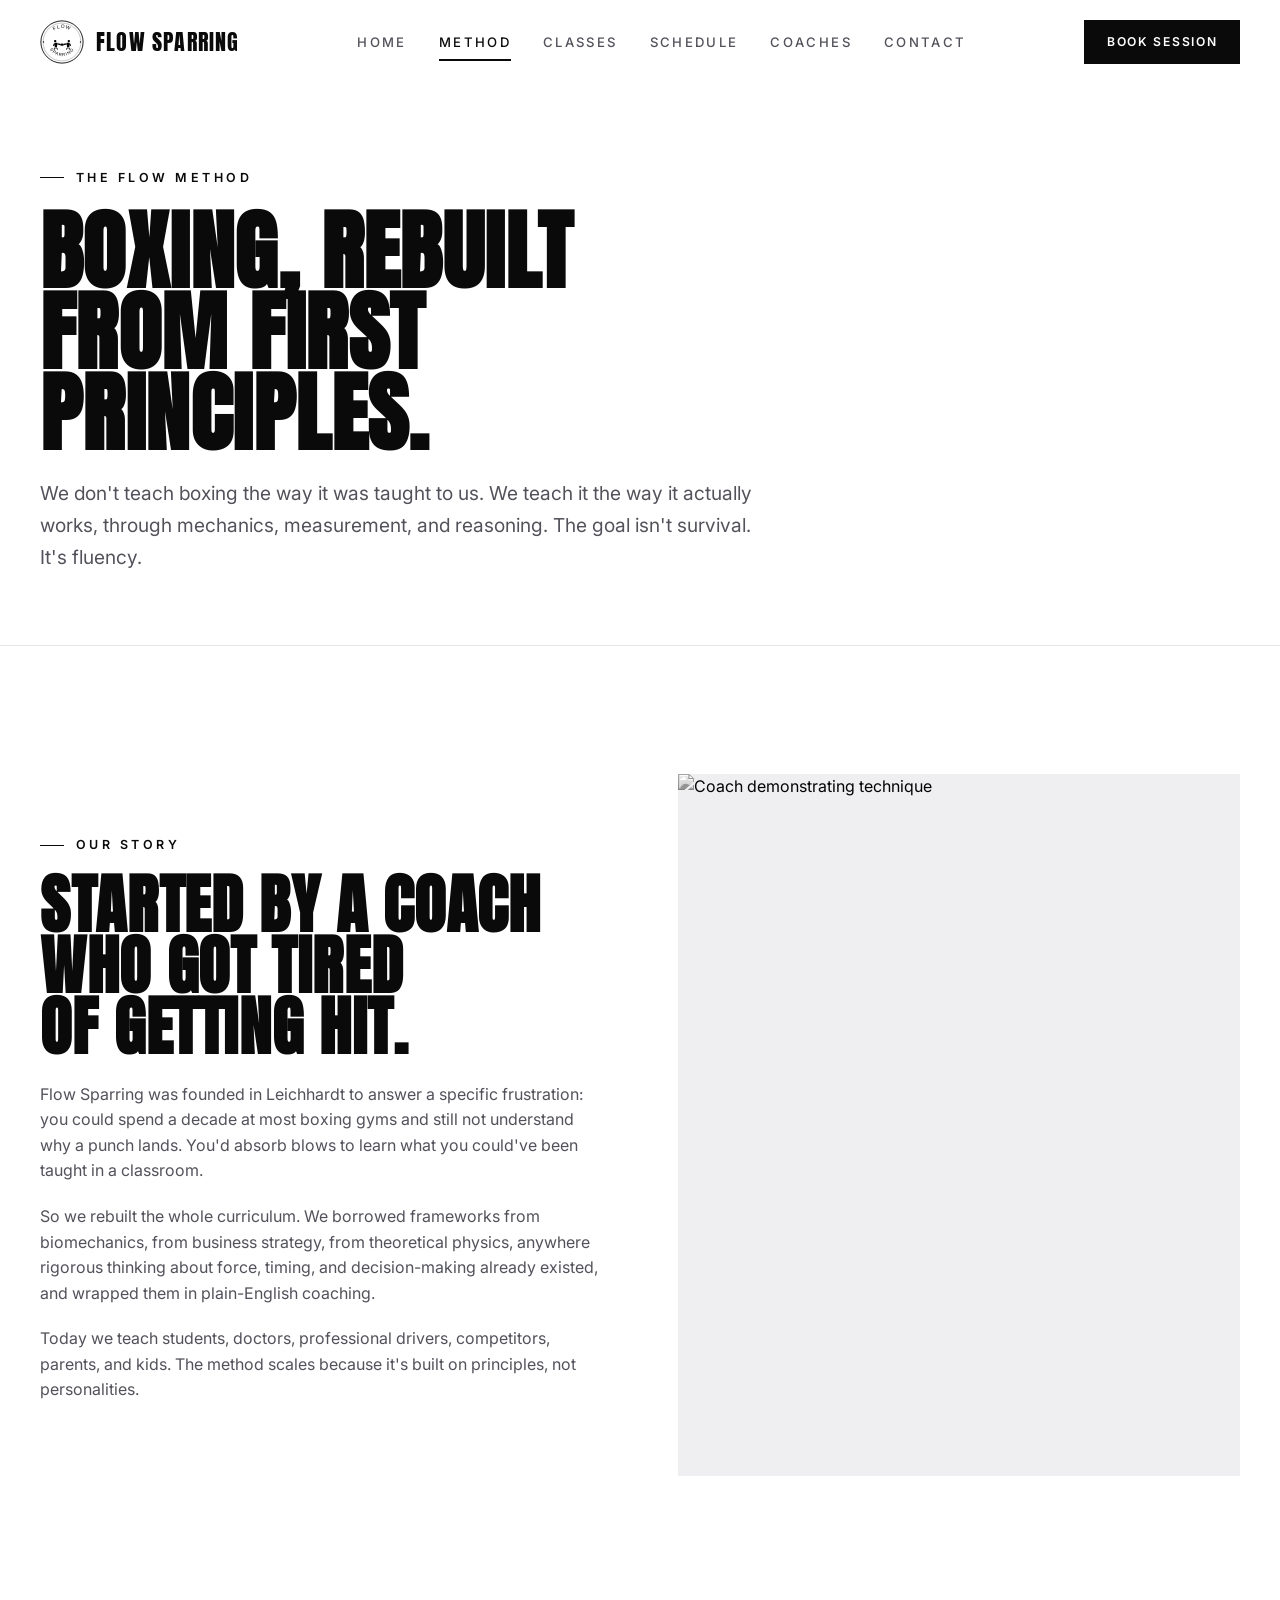
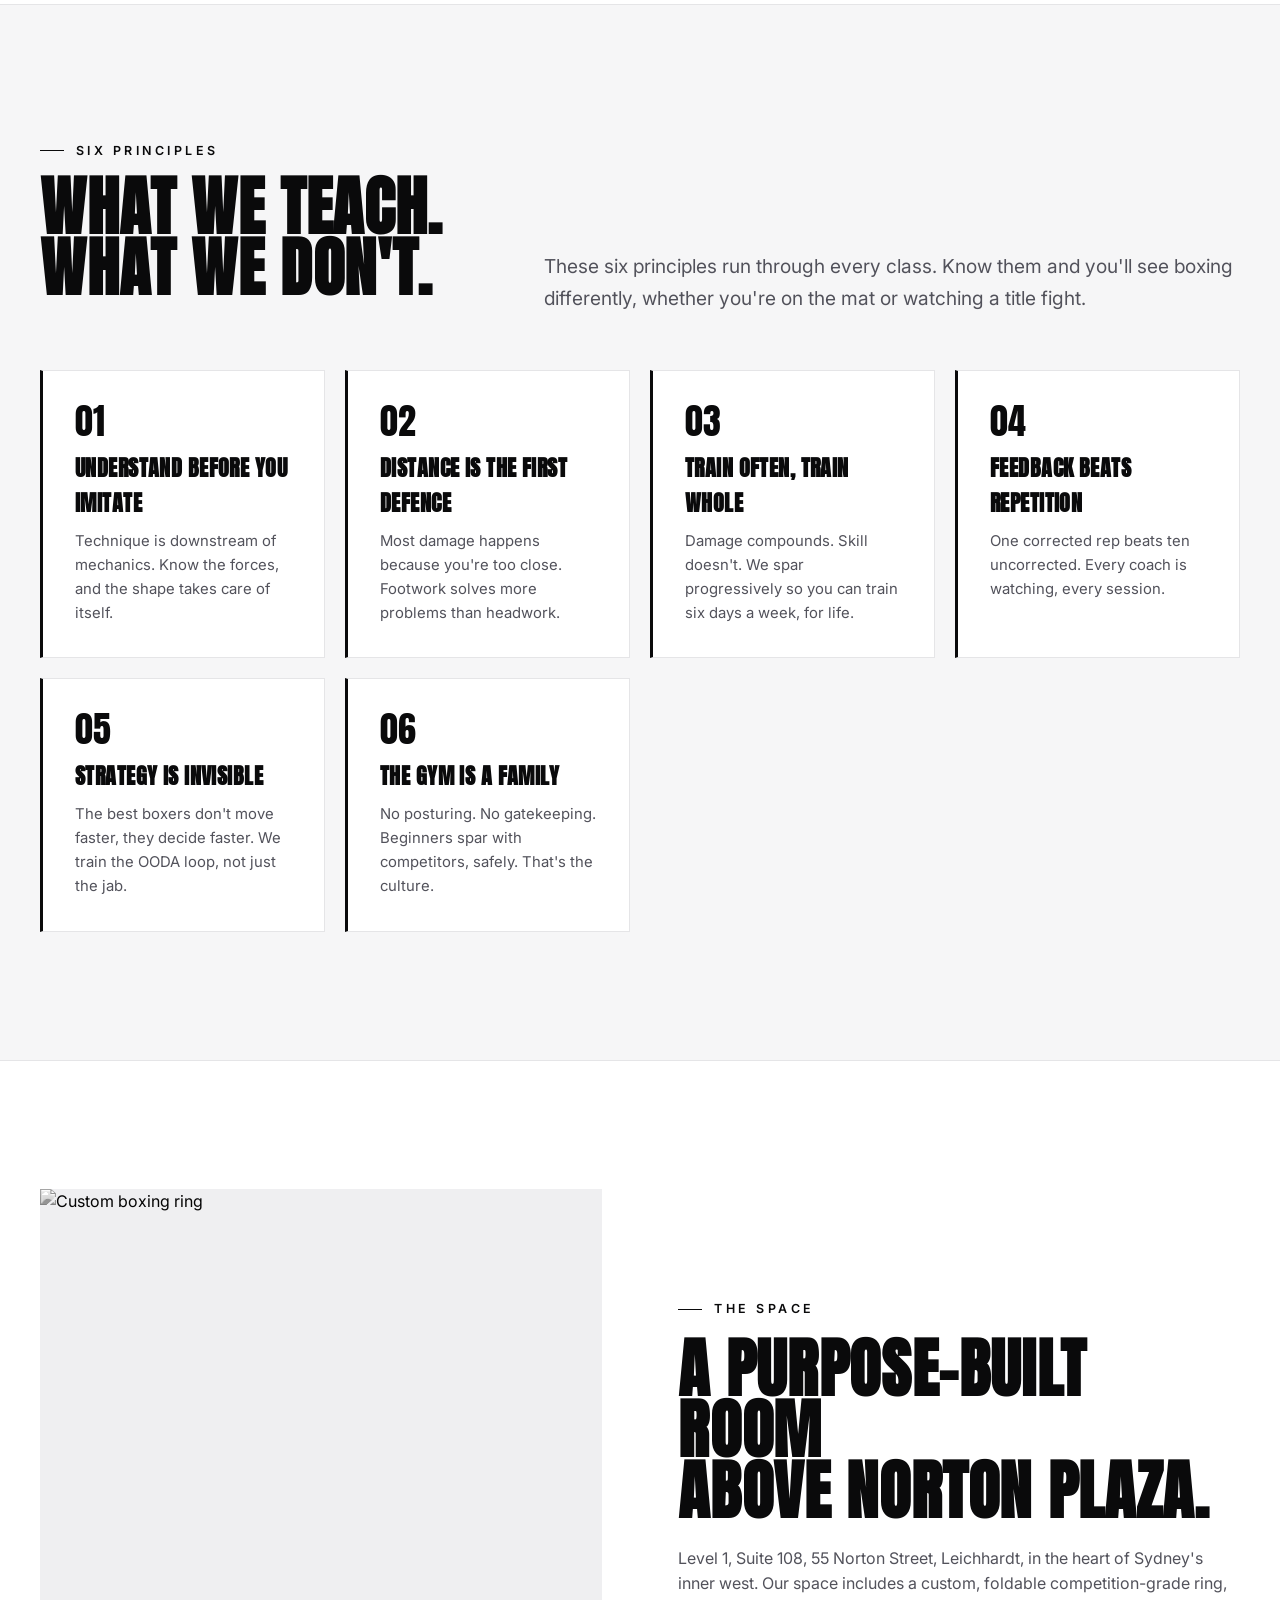
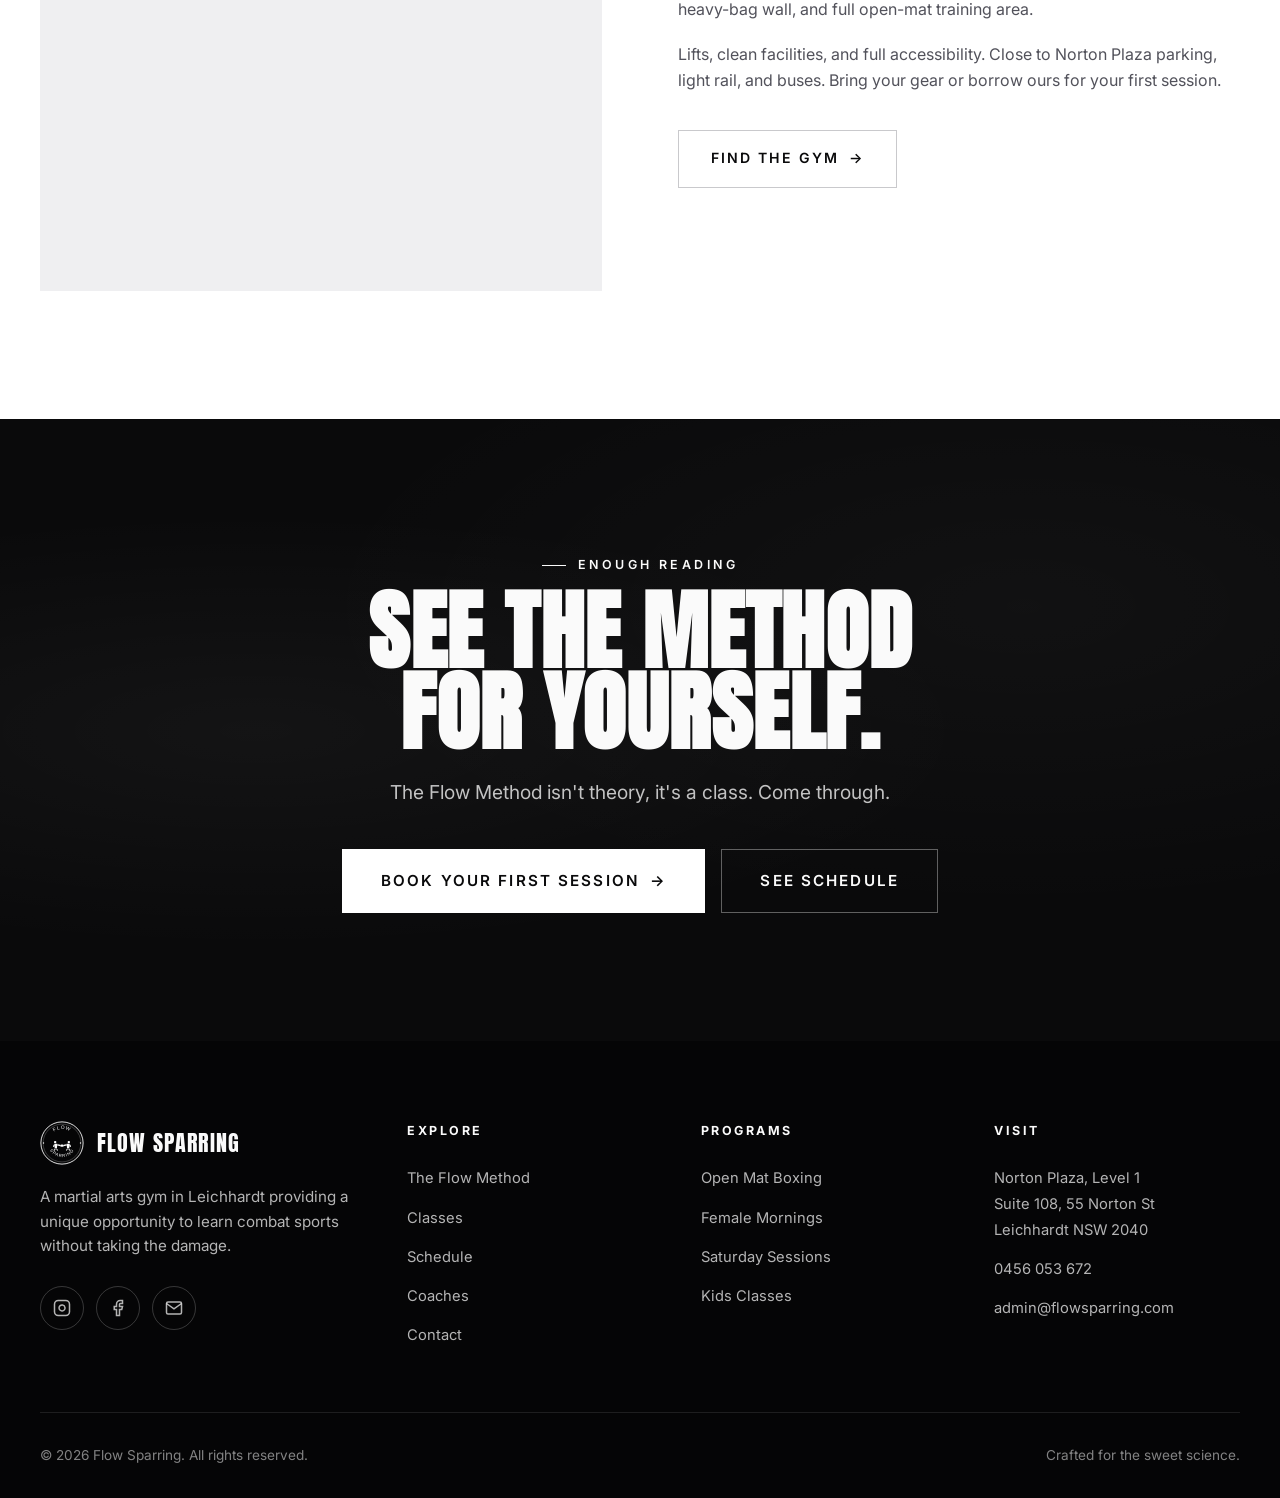
==== commit 20ae6125: "Hero photo with CTA overlay, location/map band, mobile polish, em dashes removed Hero: - Replace cir" ====
--- a/about.html
+++ b/about.html
@@ -3,12 +3,12 @@
 <head>
   <meta charset="UTF-8" />
   <meta name="viewport" content="width=device-width, initial-scale=1" />
-  <title>The Flow Method — Flow Sparring</title>
+  <title>The Flow Method | Flow Sparring</title>
   <meta name="description" content="The Flow Method: first-principles boxing instruction drawing from biomechanics, strategy, and physics. Learn damage-free at Flow Sparring in Leichhardt." />
   <link rel="preconnect" href="https://fonts.googleapis.com">
   <link rel="preconnect" href="https://fonts.gstatic.com" crossorigin>
   <link href="https://fonts.googleapis.com/css2?family=Anton&family=Inter:wght@400;500;600;700&display=swap" rel="stylesheet">
-  <link rel="stylesheet" href="css/style.css" />
+  <link rel="stylesheet" href="css/style.css?v=2" />
 </head>
 <body>
 
@@ -37,7 +37,7 @@
       <span class="eyebrow">The Flow Method</span>
       <h1 class="display-xl">Boxing, rebuilt<br/>from first principles.</h1>
       <p class="lead">
-        We don't teach boxing the way it was taught to us. We teach it the way it actually works —
+        We don't teach boxing the way it was taught to us. We teach it the way it actually works, 
         through mechanics, measurement, and reasoning. The goal isn't survival. It's fluency.
       </p>
     </div>
@@ -57,8 +57,8 @@
           </p>
           <p>
             So we rebuilt the whole curriculum. We borrowed frameworks from biomechanics, from business
-            strategy, from theoretical physics — anywhere rigorous thinking about force, timing, and
-            decision-making already existed — and wrapped them in plain-English coaching.
+            strategy, from theoretical physics, anywhere rigorous thinking about force, timing, and
+            decision-making already existed, and wrapped them in plain-English coaching.
           </p>
           <p>
             Today we teach students, doctors, professional drivers, competitors, parents, and kids.
@@ -82,7 +82,7 @@
         </div>
         <p class="lead">
           These six principles run through every class. Know them and you'll see boxing
-          differently — whether you're on the mat or watching a title fight.
+          differently, whether you're on the mat or watching a title fight.
         </p>
       </div>
 
@@ -110,7 +110,7 @@
         <div class="method-item">
           <div class="method-item-num">05</div>
           <h3>Strategy Is Invisible</h3>
-          <p>The best boxers don't move faster — they decide faster. We train the OODA loop, not just the jab.</p>
+          <p>The best boxers don't move faster, they decide faster. We train the OODA loop, not just the jab.</p>
         </div>
         <div class="method-item">
           <div class="method-item-num">06</div>
@@ -121,7 +121,7 @@
     </div>
   </section>
 
-  <!-- SPLIT — Facility -->
+  <!-- SPLIT, Facility -->
   <section class="section">
     <div class="container">
       <div class="split reveal">
@@ -132,7 +132,7 @@
           <span class="eyebrow">The Space</span>
           <h2 class="display-lg">A purpose-built room<br/>above Norton Plaza.</h2>
           <p>
-            Level 1, Suite 108, 55 Norton Street, Leichhardt — in the heart of Sydney's inner west.
+            Level 1, Suite 108, 55 Norton Street, Leichhardt, in the heart of Sydney's inner west.
             Our space includes a custom, foldable competition-grade ring, heavy-bag wall, and full
             open-mat training area.
           </p>
@@ -151,7 +151,7 @@
     <div class="container">
       <span class="eyebrow reveal">Enough reading</span>
       <h2 class="display-xl reveal" style="margin-top: 1rem;">See the method<br/>for yourself.</h2>
-      <p class="lead reveal">The Flow Method isn't theory — it's a class. Come through.</p>
+      <p class="lead reveal">The Flow Method isn't theory, it's a class. Come through.</p>
       <div class="cta-band-actions reveal">
         <a href="contact.html" class="btn btn-primary btn-lg btn-arrow">Book Your First Session</a>
         <a href="schedule.html" class="btn btn-ghost btn-lg">See Schedule</a>
--- a/css/style.css
+++ b/css/style.css
@@ -1,5 +1,5 @@
 /* ===========================
-   Flow Sparring — Design System (Light)
+   Flow Sparring, Design System (Light)
    Black & white editorial. Inspired by their brand mark.
    =========================== */
 
@@ -67,7 +67,7 @@
 .display-mega {
   font-family: var(--font-display);
   font-weight: 400;
-  font-size: clamp(3.5rem, 11vw, 9rem);
+  font-size: clamp(3rem, 11vw, 9rem);
   line-height: 0.88;
   letter-spacing: -0.005em;
   text-transform: uppercase;
@@ -75,7 +75,7 @@
 
 .display-xl {
   font-family: var(--font-display);
-  font-size: clamp(2.75rem, 7vw, 5.5rem);
+  font-size: clamp(2.5rem, 7vw, 5.5rem);
   line-height: 0.92;
   text-transform: uppercase;
   letter-spacing: 0.005em;
@@ -83,7 +83,7 @@
 
 .display-lg {
   font-family: var(--font-display);
-  font-size: clamp(2.25rem, 5vw, 4rem);
+  font-size: clamp(2rem, 5vw, 4rem);
   line-height: 0.95;
   text-transform: uppercase;
   letter-spacing: 0.01em;
@@ -206,17 +206,21 @@
   top: 0; left: 0; right: 0;
   z-index: 100;
   padding: 1.25rem 0;
-  background: rgba(255, 255, 255, 0.65);
+  transition: padding 0.3s var(--ease), border-color 0.3s var(--ease);
+  border-bottom: 1px solid transparent;
+}
+.nav::before {
+  content: '';
+  position: absolute;
+  inset: 0;
+  background: rgba(255, 255, 255, 0.72);
   backdrop-filter: blur(14px);
   -webkit-backdrop-filter: blur(14px);
-  transition: background 0.3s var(--ease), padding 0.3s var(--ease), border-color 0.3s var(--ease);
-  border-bottom: 1px solid transparent;
-}
-.nav.scrolled {
-  background: rgba(255, 255, 255, 0.92);
-  padding: 0.75rem 0;
-  border-bottom-color: var(--border);
-}
+  z-index: -1;
+  transition: background 0.3s var(--ease);
+}
+.nav.scrolled { padding: 0.75rem 0; border-bottom-color: var(--border); }
+.nav.scrolled::before { background: rgba(255, 255, 255, 0.94); }
 .nav-inner {
   display: flex;
   align-items: center;
@@ -226,12 +230,13 @@
 .nav-brand {
   display: flex;
   align-items: center;
-  gap: 0.8rem;
+  gap: 0.75rem;
   font-family: var(--font-display);
   font-size: 1.35rem;
   letter-spacing: 0.055em;
   text-transform: uppercase;
   color: var(--fg);
+  white-space: nowrap;
 }
 .nav-brand-mark {
   width: 44px;
@@ -352,31 +357,107 @@
 .hero-cta { display: flex; gap: 0.85rem; flex-wrap: wrap; }
 
 .hero-visual {
-  display: flex;
-  align-items: center;
-  justify-content: center;
-  aspect-ratio: 1;
-  max-width: 520px;
+  position: relative;
+  aspect-ratio: 4/5;
+  max-width: 540px;
   margin-left: auto;
-  position: relative;
-}
-.hero-visual::before {
+  overflow: hidden;
+  background: var(--bg-elevated);
+}
+.hero-visual::after {
   content: '';
   position: absolute;
-  inset: -5%;
-  background: radial-gradient(circle, var(--bg-surface) 0%, transparent 70%);
-  z-index: -1;
-}
-.hero-visual img,
-.hero-logo {
+  inset: auto 0 0 0;
+  height: 45%;
+  background: linear-gradient(180deg, transparent, rgba(0, 0, 0, 0.55));
+  pointer-events: none;
+  z-index: 1;
+}
+.hero-photo {
   width: 100%;
-  height: auto;
-  color: var(--fg);
-  transition: transform 1.2s var(--ease);
-}
-.hero-visual:hover img,
-.hero-visual:hover .hero-logo {
-  transform: rotate(15deg);
+  height: 100%;
+  object-fit: cover;
+  filter: grayscale(100%) contrast(1.08);
+  transition: transform 0.8s var(--ease), filter 0.6s var(--ease);
+}
+.hero-visual:hover .hero-photo {
+  transform: scale(1.04);
+  filter: grayscale(30%) contrast(1.1);
+}
+
+/* Floating CTA badge on hero photo */
+.hero-visual-cta {
+  position: absolute;
+  left: 1.25rem; right: 1.25rem; bottom: 1.25rem;
+  z-index: 2;
+  background: var(--fg);
+  color: var(--bg);
+  padding: 1.15rem 1.4rem;
+  display: flex;
+  flex-direction: column;
+  gap: 0.4rem;
+  transition: transform 0.3s var(--ease), background 0.3s var(--ease);
+}
+.hero-visual-cta:hover {
+  transform: translateY(-3px);
+  background: var(--accent-hover);
+}
+.hero-visual-cta-eyebrow {
+  font-size: 0.7rem;
+  font-weight: 600;
+  letter-spacing: 0.28em;
+  text-transform: uppercase;
+  opacity: 0.6;
+}
+.hero-visual-cta-body {
+  font-family: var(--font-display);
+  font-size: 1.35rem;
+  letter-spacing: 0.02em;
+  text-transform: uppercase;
+  line-height: 1;
+  display: flex;
+  justify-content: space-between;
+  align-items: center;
+  gap: 1rem;
+}
+
+/* ---- Location band ---- */
+.location-band {
+  padding: clamp(3rem, 7vw, 5.5rem) 0;
+  background: var(--bg-surface);
+  border-top: 1px solid var(--border);
+  border-bottom: 1px solid var(--border);
+}
+.location-grid {
+  display: grid;
+  grid-template-columns: 1fr 1.3fr;
+  gap: clamp(2rem, 5vw, 4rem);
+  align-items: center;
+}
+.location-info .eyebrow { margin-bottom: 1rem; }
+.location-info h2 { margin-bottom: 1.25rem; }
+.location-info p {
+  color: var(--fg-muted);
+  margin-bottom: 1.75rem;
+  max-width: 42ch;
+}
+.location-actions {
+  display: flex;
+  gap: 0.75rem;
+  flex-wrap: wrap;
+}
+.location-map {
+  aspect-ratio: 4/3;
+  overflow: hidden;
+  border: 1px solid var(--border-strong);
+  background: var(--bg);
+  position: relative;
+}
+.location-map iframe {
+  width: 100%;
+  height: 100%;
+  border: 0;
+  filter: grayscale(100%) contrast(1.05);
 }
 
 .hero-stats {
@@ -757,7 +838,7 @@
   margin-top: 1rem;
 }
 .footer-social a {
-  width: 40px; height: 40px;
+  width: 44px; height: 44px;
   border: 1px solid rgba(255, 255, 255, 0.2);
   border-radius: 50%;
   display: flex;
@@ -1076,13 +1157,25 @@
 @keyframes reveal-up { to { opacity: 1; transform: translateY(0); } }
 
 /* ---- Responsive ---- */
+@media (max-width: 1100px) {
+  .nav-links { gap: 1.25rem; }
+  .nav-links a { font-size: 0.78rem; letter-spacing: 0.14em; }
+}
+
 @media (max-width: 960px) {
   .hero-split { grid-template-columns: 1fr; }
-  .hero-visual { max-width: 340px; margin: 0 auto; order: -1; margin-bottom: 1rem; }
+  .hero-visual {
+    max-width: 100%;
+    width: 100%;
+    aspect-ratio: 16/11;
+    margin: 0 auto;
+  }
   .split { grid-template-columns: 1fr; }
   .split-image { max-width: 500px; margin: 0 auto; }
   .contact-grid { grid-template-columns: 1fr; }
   .footer-grid { grid-template-columns: 1fr 1fr; gap: 2.5rem; }
+  .location-grid { grid-template-columns: 1fr; gap: 2.25rem; }
+  .location-map { aspect-ratio: 16/11; }
 }
 
 @media (max-width: 768px) {
@@ -1126,13 +1219,98 @@
   .form-row.two-col { grid-template-columns: 1fr; }
   .section-head { flex-direction: column; align-items: flex-start; }
 
-  .hero { padding: 8rem 0 3rem; }
-  .hero-stats { margin-top: 3rem; gap: 1.5rem; }
-
-  .page-header { padding: 8rem 0 3.5rem; }
+  .hero { padding: 7rem 0 2.5rem; }
+  .hero-stats {
+    margin-top: 2.5rem;
+    padding-top: 2rem;
+    grid-template-columns: repeat(2, 1fr);
+    gap: 1.25rem 1rem;
+  }
+  .hero-stat-num { font-size: 2rem; }
+  .hero-lead { margin-bottom: 2rem; }
+  .hero-cta { gap: 0.6rem; }
+  .hero-cta .btn { width: 100%; justify-content: center; }
+
+  .page-header { padding: 7rem 0 3rem; }
+  .page-header h1 { max-width: none; }
+
+  .marquee { padding: 1.5rem 0; }
+  .marquee-item { font-size: 1.75rem; gap: 2.5rem; }
+  .marquee-track { gap: 2.5rem; }
+
+  .hero-visual { aspect-ratio: 4/5; max-width: 100%; }
+  .hero-visual-cta { left: 1rem; right: 1rem; bottom: 1rem; padding: 1rem 1.15rem; }
+  .hero-visual-cta-body { font-size: 1.2rem; }
+  .location-actions .btn { width: 100%; justify-content: center; }
+
+  .section { padding: clamp(3rem, 10vw, 5rem) 0; }
+  .section-head { margin-bottom: 2.5rem; }
+
+  .feature-card { padding: 1.75rem 1.5rem; }
+  .testimonial-card { padding: 1.75rem; }
+
+  .cta-band-actions {
+    display: flex;
+    flex-direction: column;
+    width: 100%;
+    gap: 0.65rem;
+  }
+  .cta-band-actions .btn { width: 100%; justify-content: center; }
 }
 
 @media (max-width: 520px) {
   .feature-card { padding: 1.75rem 1.5rem; }
   .form { padding: 1.75rem; }
 }
+
+/* ---- Mobile schedule, stack as day cards ---- */
+@media (max-width: 640px) {
+  .schedule-table-wrap {
+    overflow: visible;
+    border: none;
+    background: transparent;
+  }
+  .schedule-table,
+  .schedule-table thead,
+  .schedule-table tbody,
+  .schedule-table tr,
+  .schedule-table td {
+    display: block;
+    width: 100%;
+    min-width: 0;
+  }
+  .schedule-table thead { display: none; }
+  .schedule-table tr {
+    margin-bottom: 1rem;
+    border: 1px solid var(--border);
+    background: var(--bg);
+    overflow: hidden;
+  }
+  .schedule-table td {
+    border: none;
+    border-top: 1px solid var(--border);
+    padding: 1rem 1.1rem;
+    background: var(--bg);
+  }
+  .schedule-table td:first-child {
+    background: var(--fg);
+    color: var(--bg);
+    font-size: 1.25rem;
+    padding: 0.9rem 1.1rem;
+    border-top: none;
+    width: auto;
+  }
+  .schedule-table td:nth-child(2)::before { content: 'Morning'; }
+  .schedule-table td:nth-child(3)::before { content: 'Afternoon'; }
+  .schedule-table td:nth-child(4)::before { content: 'Evening'; }
+  .schedule-table td:nth-child(n+2)::before {
+    display: block;
+    font-weight: 600;
+    font-size: 0.68rem;
+    letter-spacing: 0.22em;
+    text-transform: uppercase;
+    color: var(--fg-subtle);
+    margin-bottom: 0.5rem;
+  }
+  .schedule-session:first-of-type { padding-top: 0; }
+}
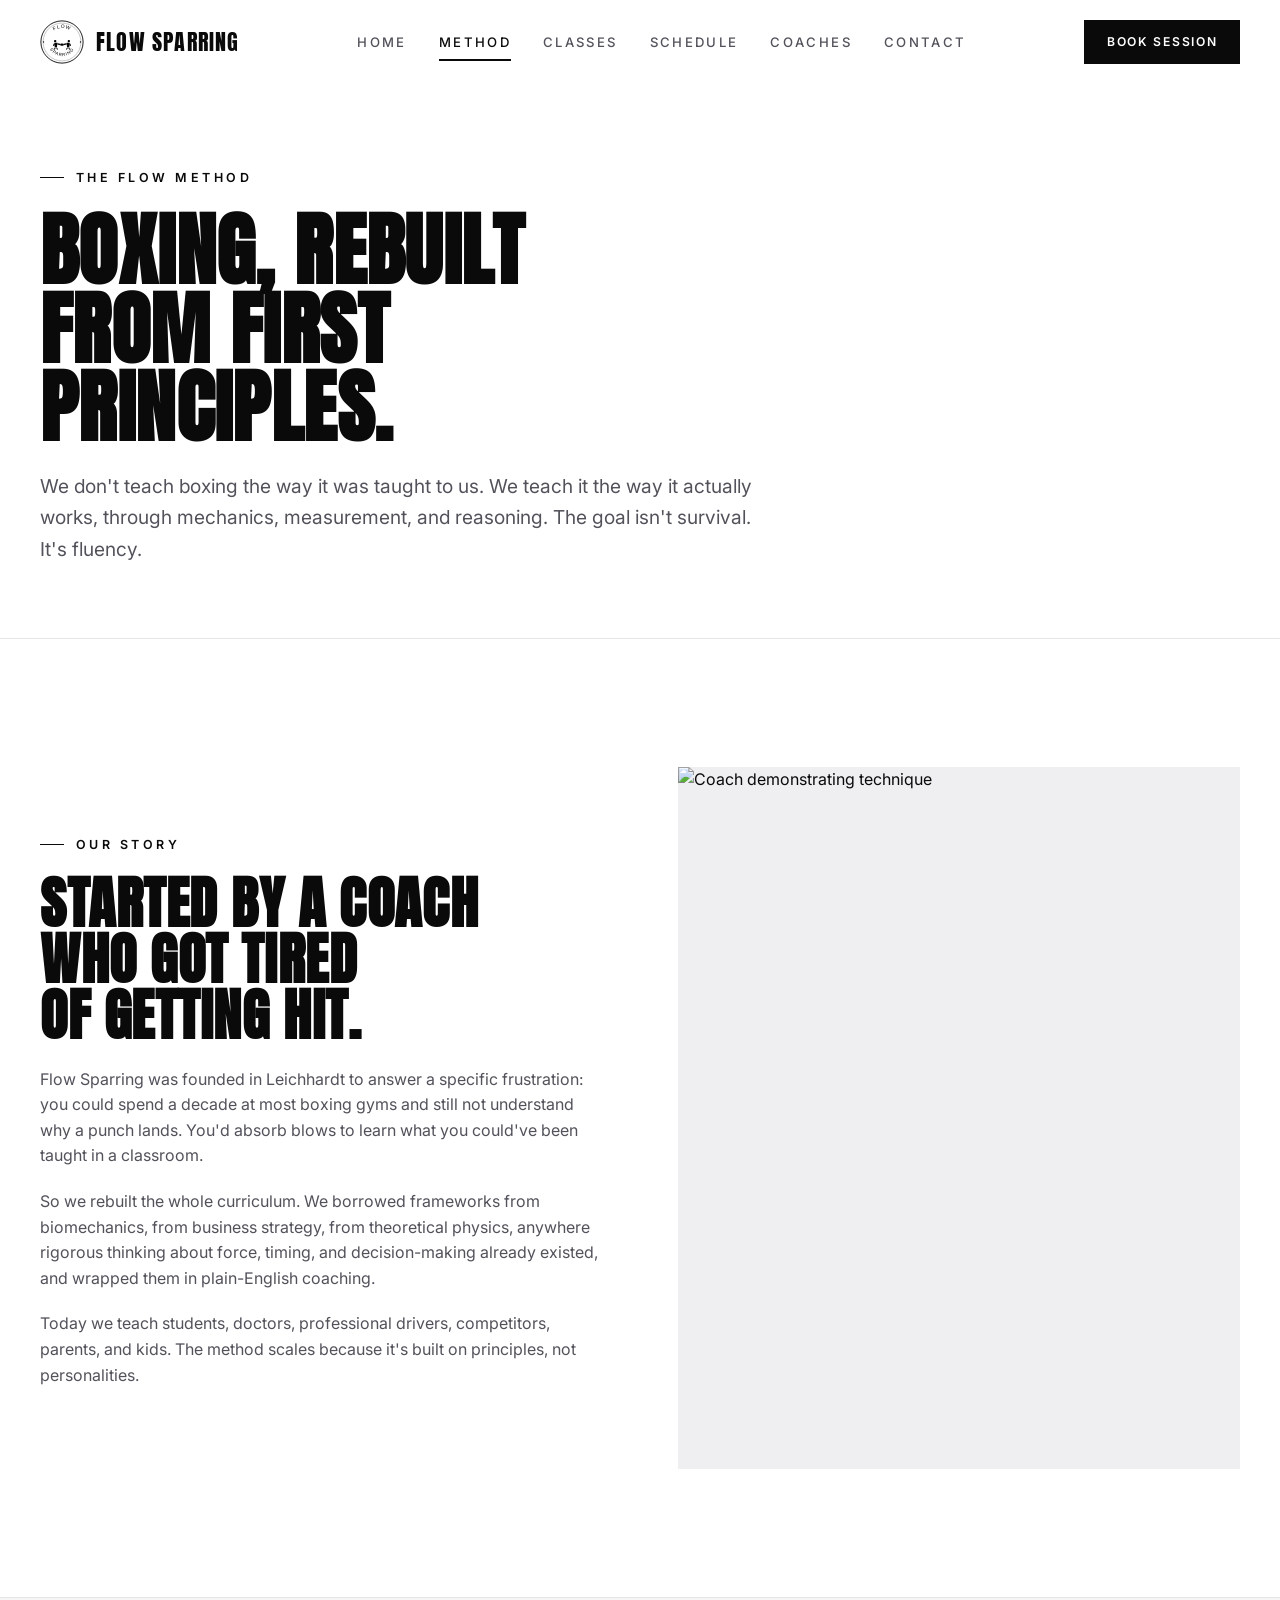
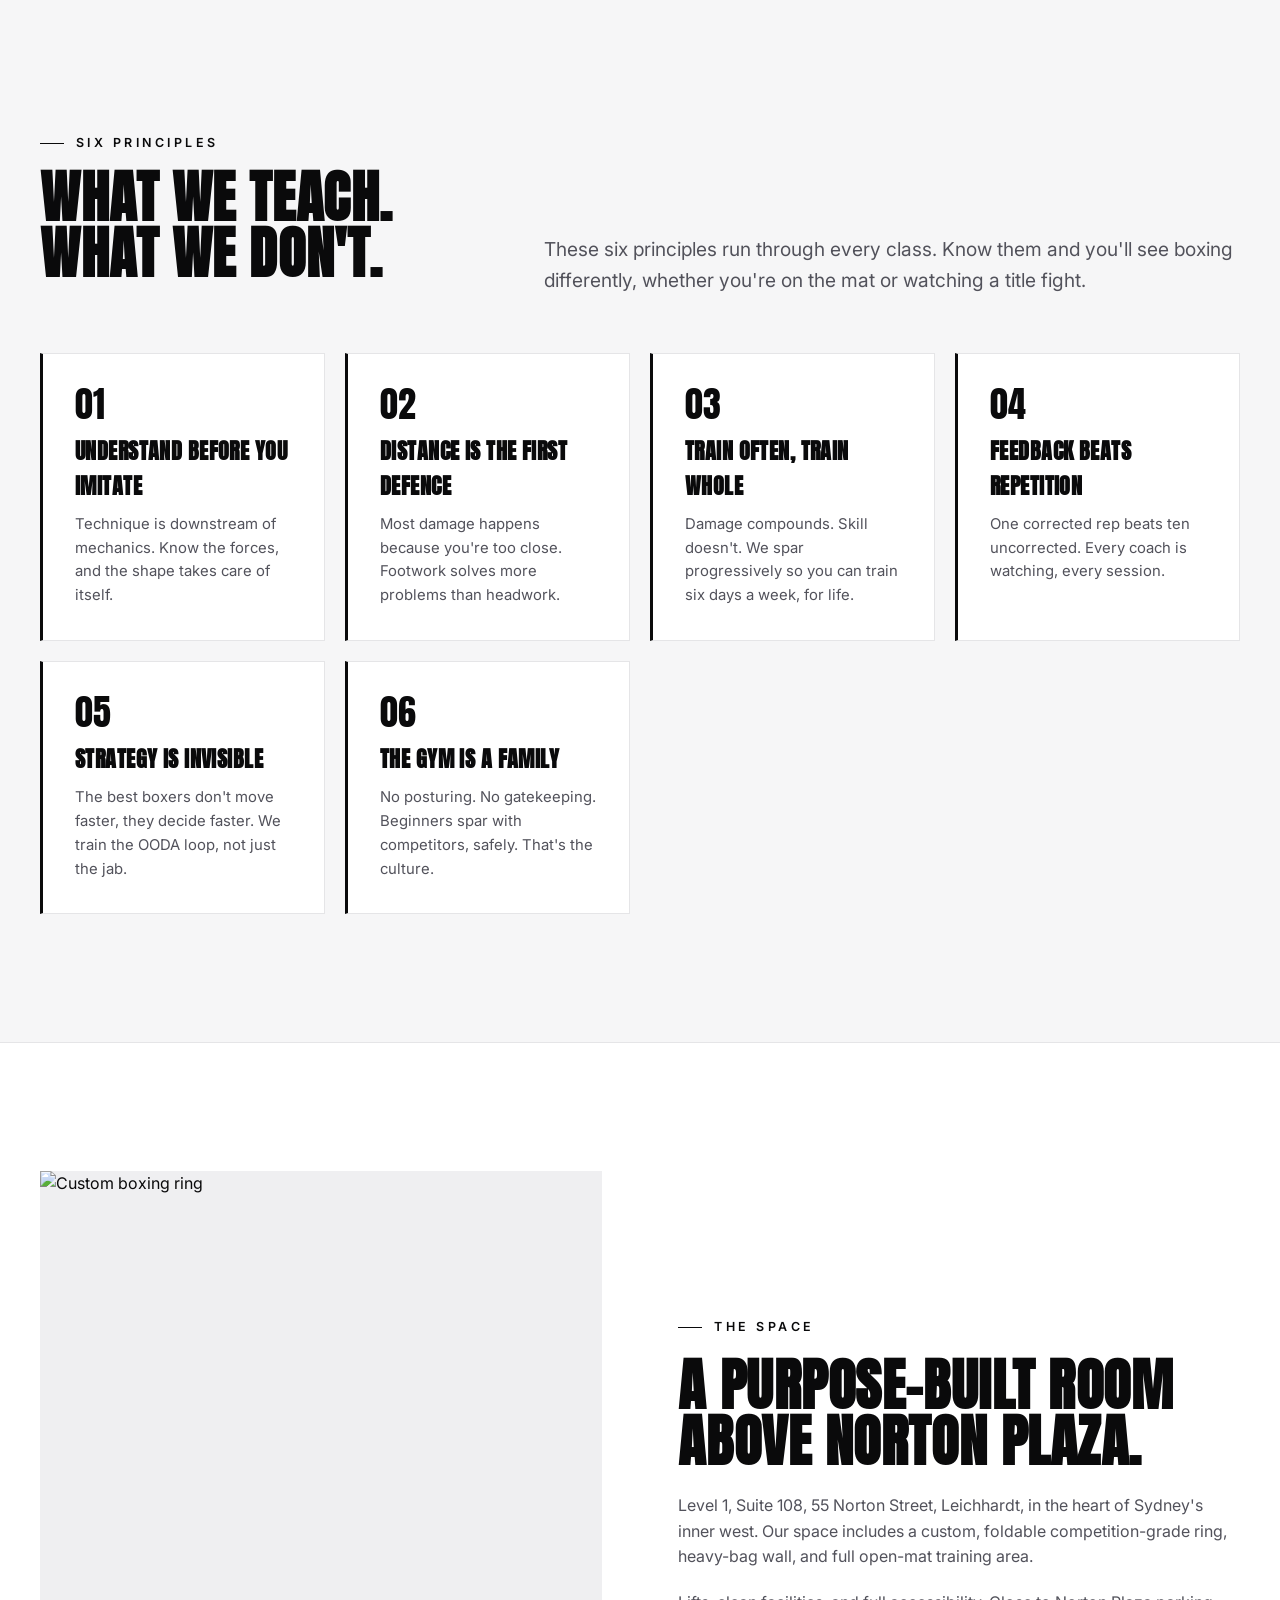
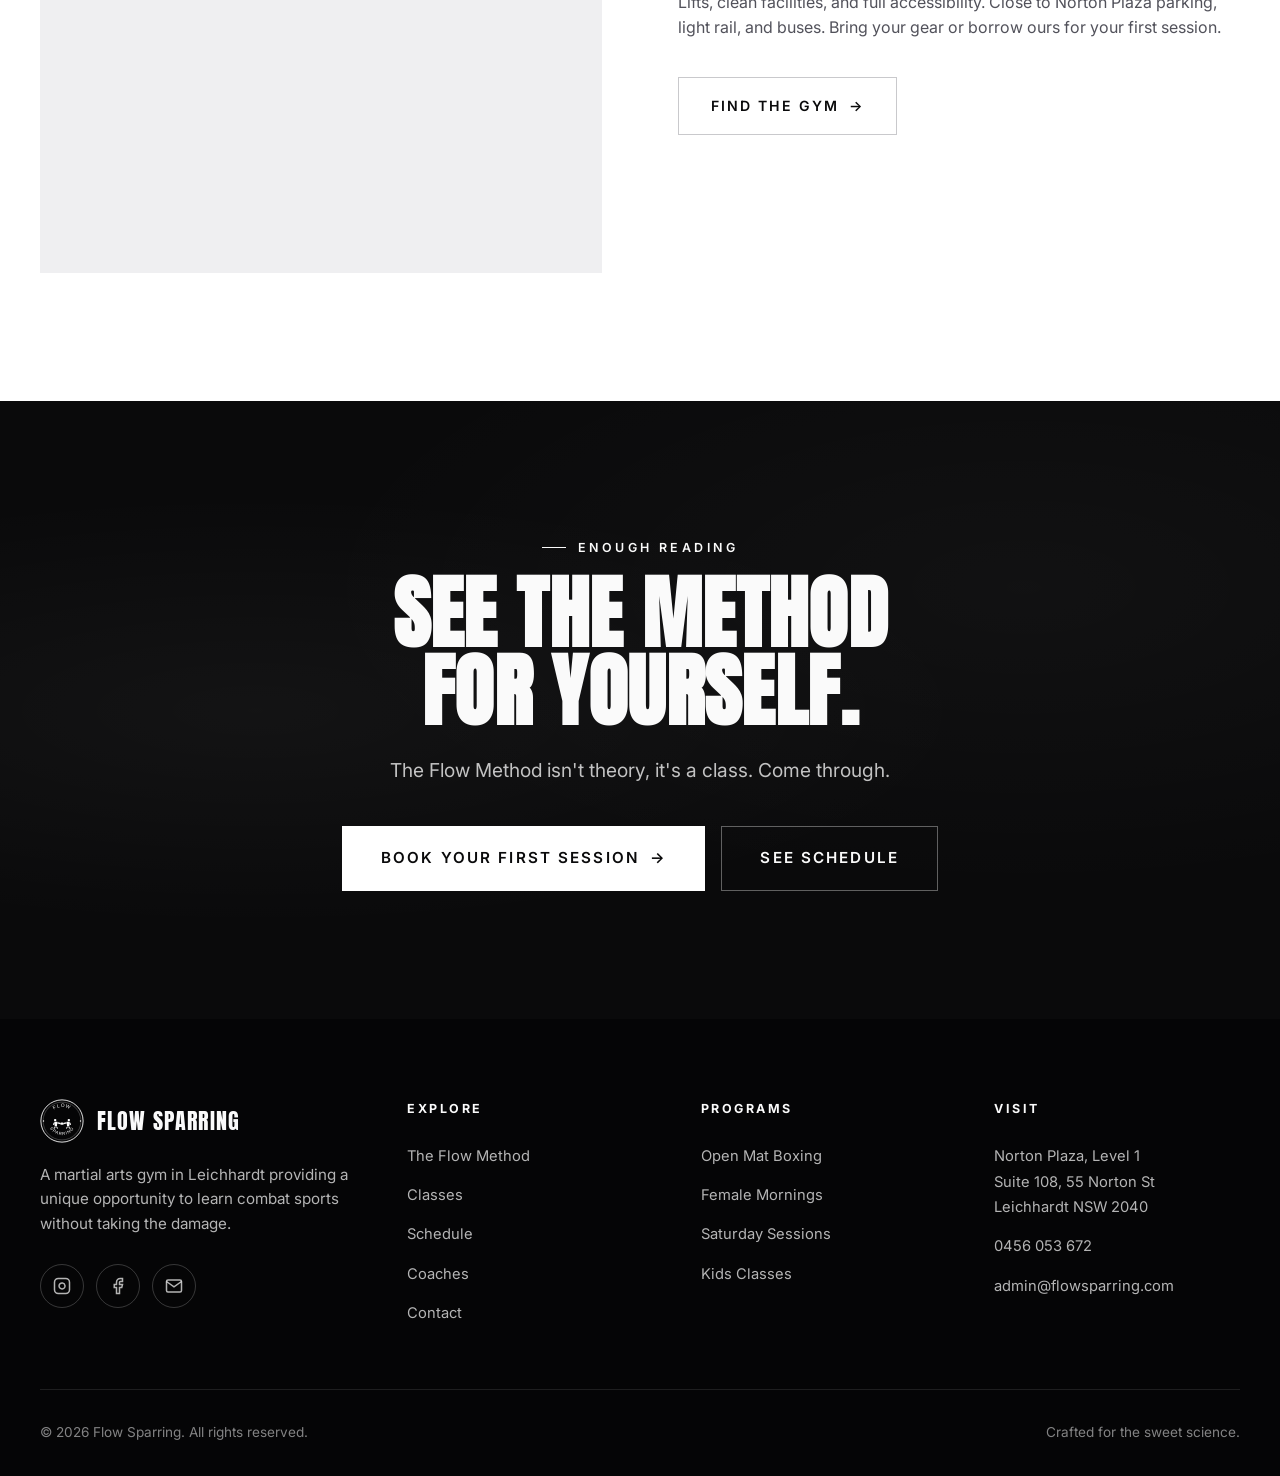
==== commit 332eba66: "Tighter hero, color photos + map, slightly looser header line-height - Hero now fits on a standard l" ====
--- a/about.html
+++ b/about.html
@@ -8,7 +8,7 @@
   <link rel="preconnect" href="https://fonts.googleapis.com">
   <link rel="preconnect" href="https://fonts.gstatic.com" crossorigin>
   <link href="https://fonts.googleapis.com/css2?family=Anton&family=Inter:wght@400;500;600;700&display=swap" rel="stylesheet">
-  <link rel="stylesheet" href="css/style.css?v=2" />
+  <link rel="stylesheet" href="css/style.css?v=3" />
 </head>
 <body>
 
--- a/css/style.css
+++ b/css/style.css
@@ -67,32 +67,32 @@
 .display-mega {
   font-family: var(--font-display);
   font-weight: 400;
-  font-size: clamp(3rem, 11vw, 9rem);
-  line-height: 0.88;
+  font-size: clamp(2.75rem, 8vw, 6rem);
+  line-height: 0.95;
   letter-spacing: -0.005em;
   text-transform: uppercase;
 }
 
 .display-xl {
   font-family: var(--font-display);
-  font-size: clamp(2.5rem, 7vw, 5.5rem);
-  line-height: 0.92;
+  font-size: clamp(2.5rem, 6.5vw, 5rem);
+  line-height: 0.98;
   text-transform: uppercase;
   letter-spacing: 0.005em;
 }
 
 .display-lg {
   font-family: var(--font-display);
-  font-size: clamp(2rem, 5vw, 4rem);
-  line-height: 0.95;
+  font-size: clamp(2rem, 4.5vw, 3.5rem);
+  line-height: 1;
   text-transform: uppercase;
   letter-spacing: 0.01em;
 }
 
 .display-md {
   font-family: var(--font-display);
-  font-size: clamp(1.75rem, 3vw, 2.5rem);
-  line-height: 1;
+  font-size: clamp(1.65rem, 2.8vw, 2.25rem);
+  line-height: 1.05;
   text-transform: uppercase;
   letter-spacing: 0.02em;
 }
@@ -295,7 +295,7 @@
 /* ---- Hero (split layout) ---- */
 .hero {
   position: relative;
-  padding: 11rem 0 4rem;
+  padding: 8rem 0 3rem;
   overflow: hidden;
   background: var(--bg);
 }
@@ -368,8 +368,8 @@
   content: '';
   position: absolute;
   inset: auto 0 0 0;
-  height: 45%;
-  background: linear-gradient(180deg, transparent, rgba(0, 0, 0, 0.55));
+  height: 35%;
+  background: linear-gradient(180deg, transparent, rgba(0, 0, 0, 0.35));
   pointer-events: none;
   z-index: 1;
 }
@@ -377,12 +377,10 @@
   width: 100%;
   height: 100%;
   object-fit: cover;
-  filter: grayscale(100%) contrast(1.08);
-  transition: transform 0.8s var(--ease), filter 0.6s var(--ease);
+  transition: transform 0.8s var(--ease);
 }
 .hero-visual:hover .hero-photo {
   transform: scale(1.04);
-  filter: grayscale(30%) contrast(1.1);
 }
 
 /* Floating CTA badge on hero photo */
@@ -457,23 +455,22 @@
   width: 100%;
   height: 100%;
   border: 0;
-  filter: grayscale(100%) contrast(1.05);
 }
 
 .hero-stats {
   display: grid;
   grid-template-columns: repeat(auto-fit, minmax(140px, 1fr));
-  gap: 2rem;
-  margin-top: 4rem;
-  padding-top: 2.5rem;
+  gap: 1.5rem;
+  margin-top: 2.5rem;
+  padding-top: 2rem;
   border-top: 1px solid var(--border);
 }
 .hero-stat-num {
   font-family: var(--font-display);
-  font-size: clamp(2rem, 3.5vw, 2.75rem);
+  font-size: clamp(1.75rem, 3vw, 2.25rem);
   color: var(--fg);
   line-height: 1;
-  margin-bottom: 0.4rem;
+  margin-bottom: 0.35rem;
 }
 .hero-stat-num .plus { color: var(--fg-subtle); }
 .hero-stat-label {
@@ -506,7 +503,6 @@
   width: 100%;
   height: 100%;
   object-fit: cover;
-  filter: grayscale(100%) contrast(1.05);
 }
 
 /* ---- Feature grid ---- */
@@ -598,11 +594,9 @@
   width: 100%; height: 100%;
   object-fit: cover;
   transition: transform 0.7s var(--ease);
-  filter: grayscale(100%) contrast(1.05);
 }
 .class-card:hover .class-card-image img {
   transform: scale(1.05);
-  filter: grayscale(30%) contrast(1.08);
 }
 .class-card-body {
   padding: 1.75rem 1.75rem 2rem;
@@ -667,7 +661,6 @@
 .split-image img {
   width: 100%; height: 100%;
   object-fit: cover;
-  filter: grayscale(100%) contrast(1.05);
 }
 .split-text h2 { margin-bottom: 1.5rem; }
 .split-text p { margin-bottom: 1.25rem; color: var(--fg-muted); }
@@ -988,11 +981,9 @@
 .coach-card-image img {
   width: 100%; height: 100%;
   object-fit: cover;
-  filter: grayscale(100%) contrast(1.05);
-  transition: filter 0.5s var(--ease), transform 0.6s var(--ease);
+  transition: transform 0.6s var(--ease);
 }
 .coach-card:hover .coach-card-image img {
-  filter: grayscale(30%) contrast(1.08);
   transform: scale(1.04);
 }
 .coach-card-body {
@@ -1107,7 +1098,6 @@
 .map-wrap iframe {
   width: 100%; height: 100%;
   border: 0;
-  filter: grayscale(100%) contrast(1.05);
 }
 
 /* ---- Method / Philosophy items ---- */
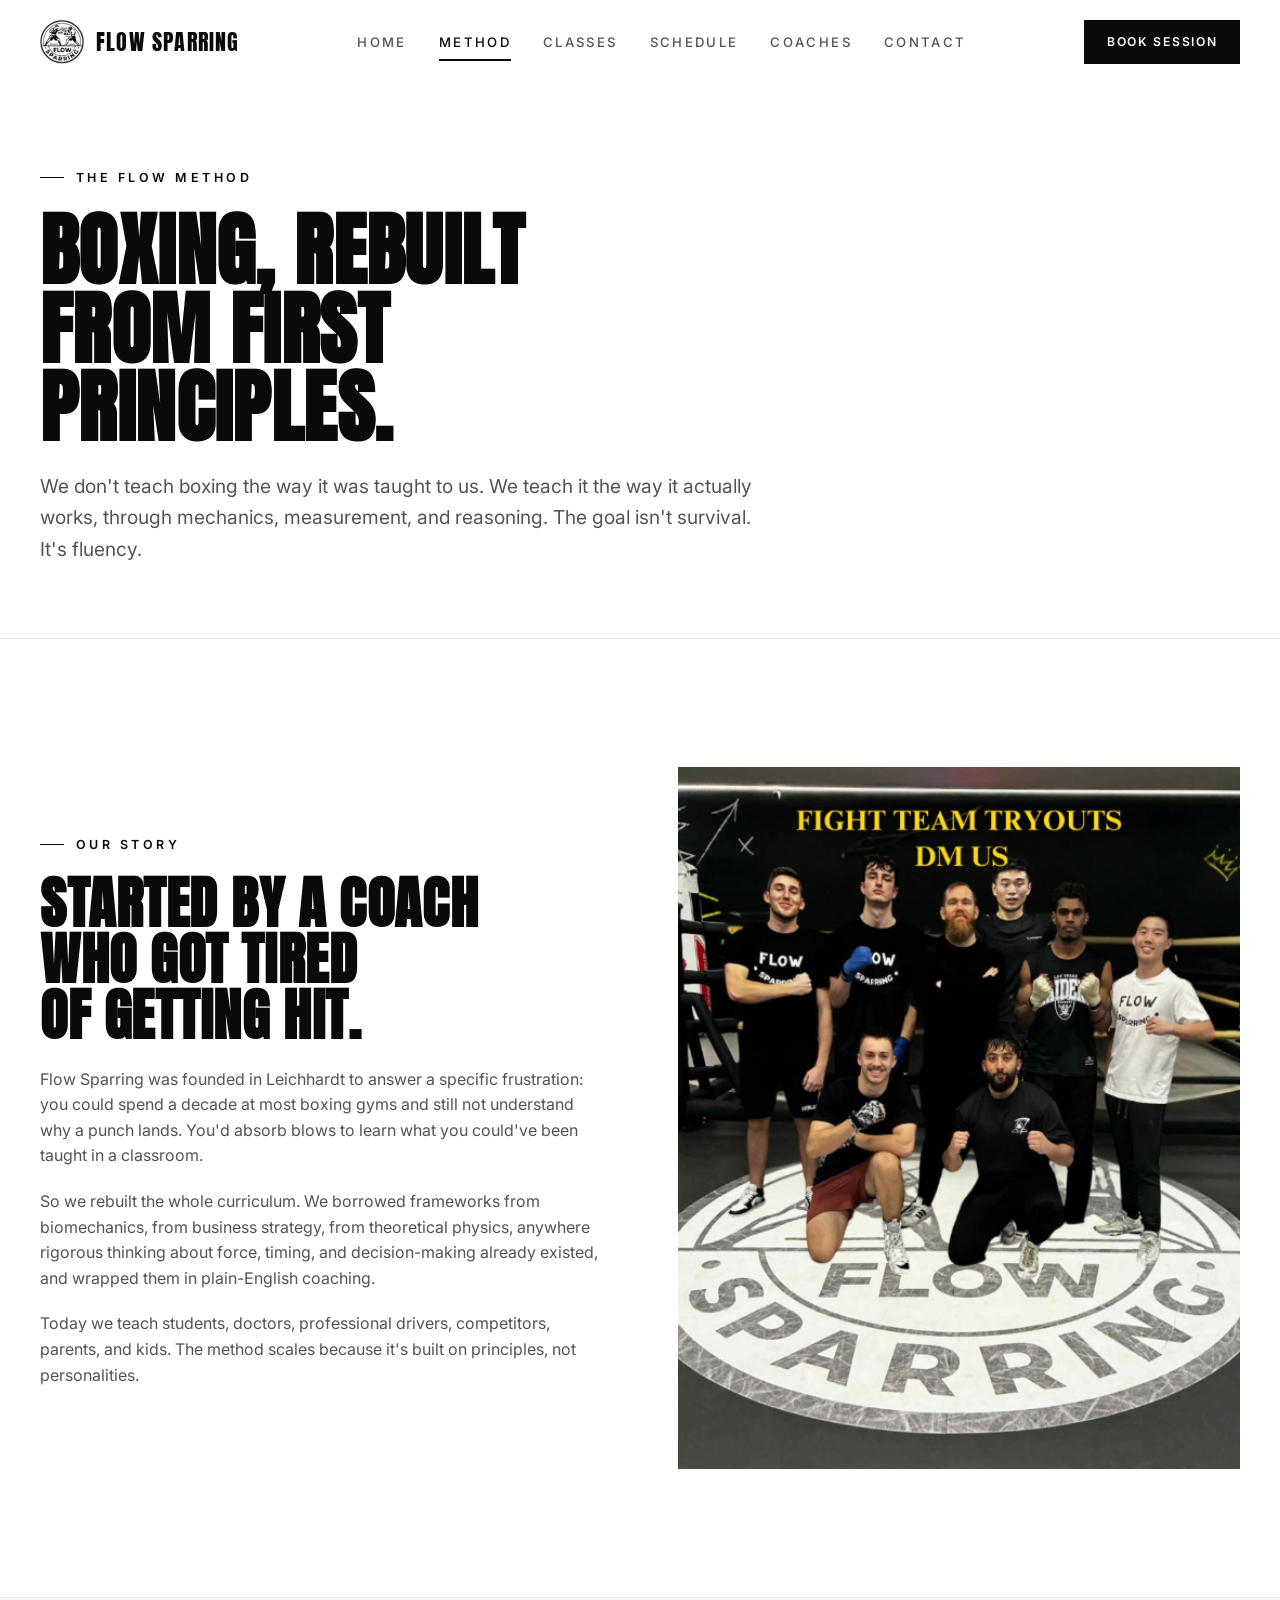
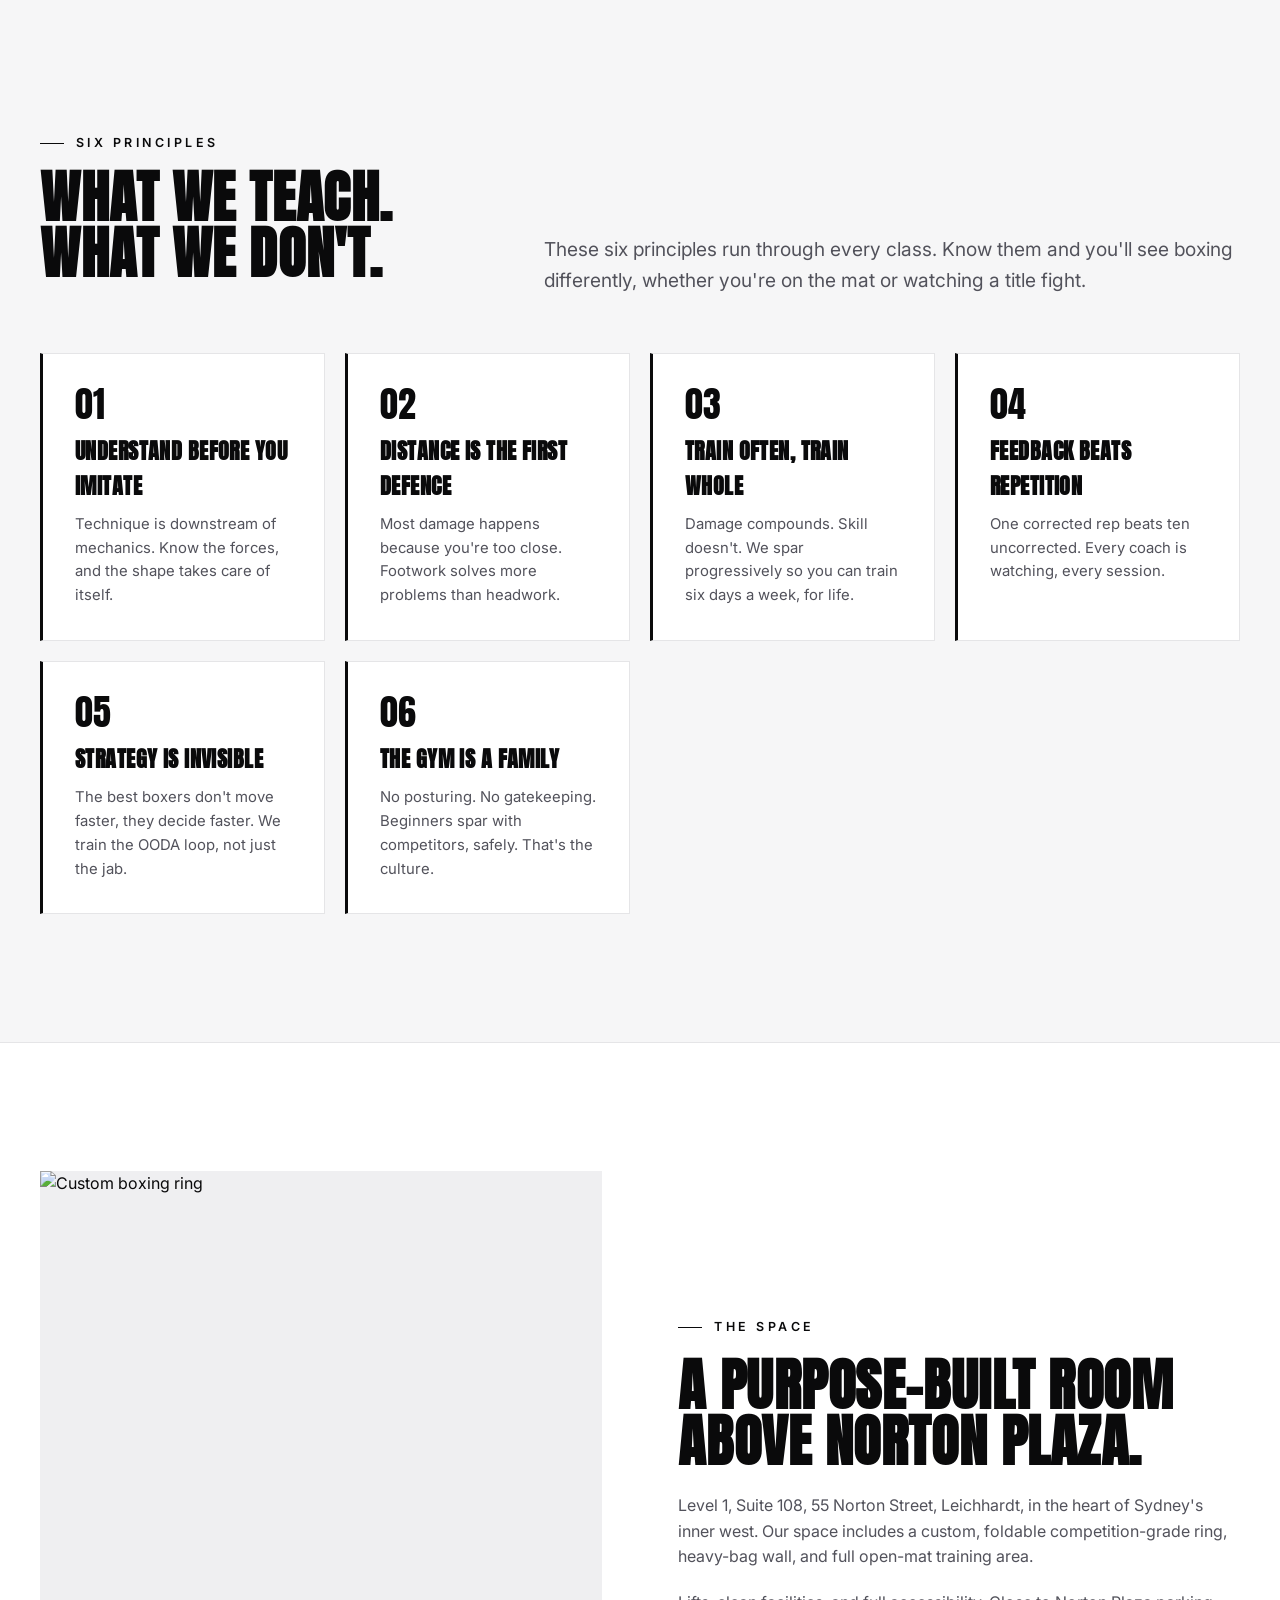
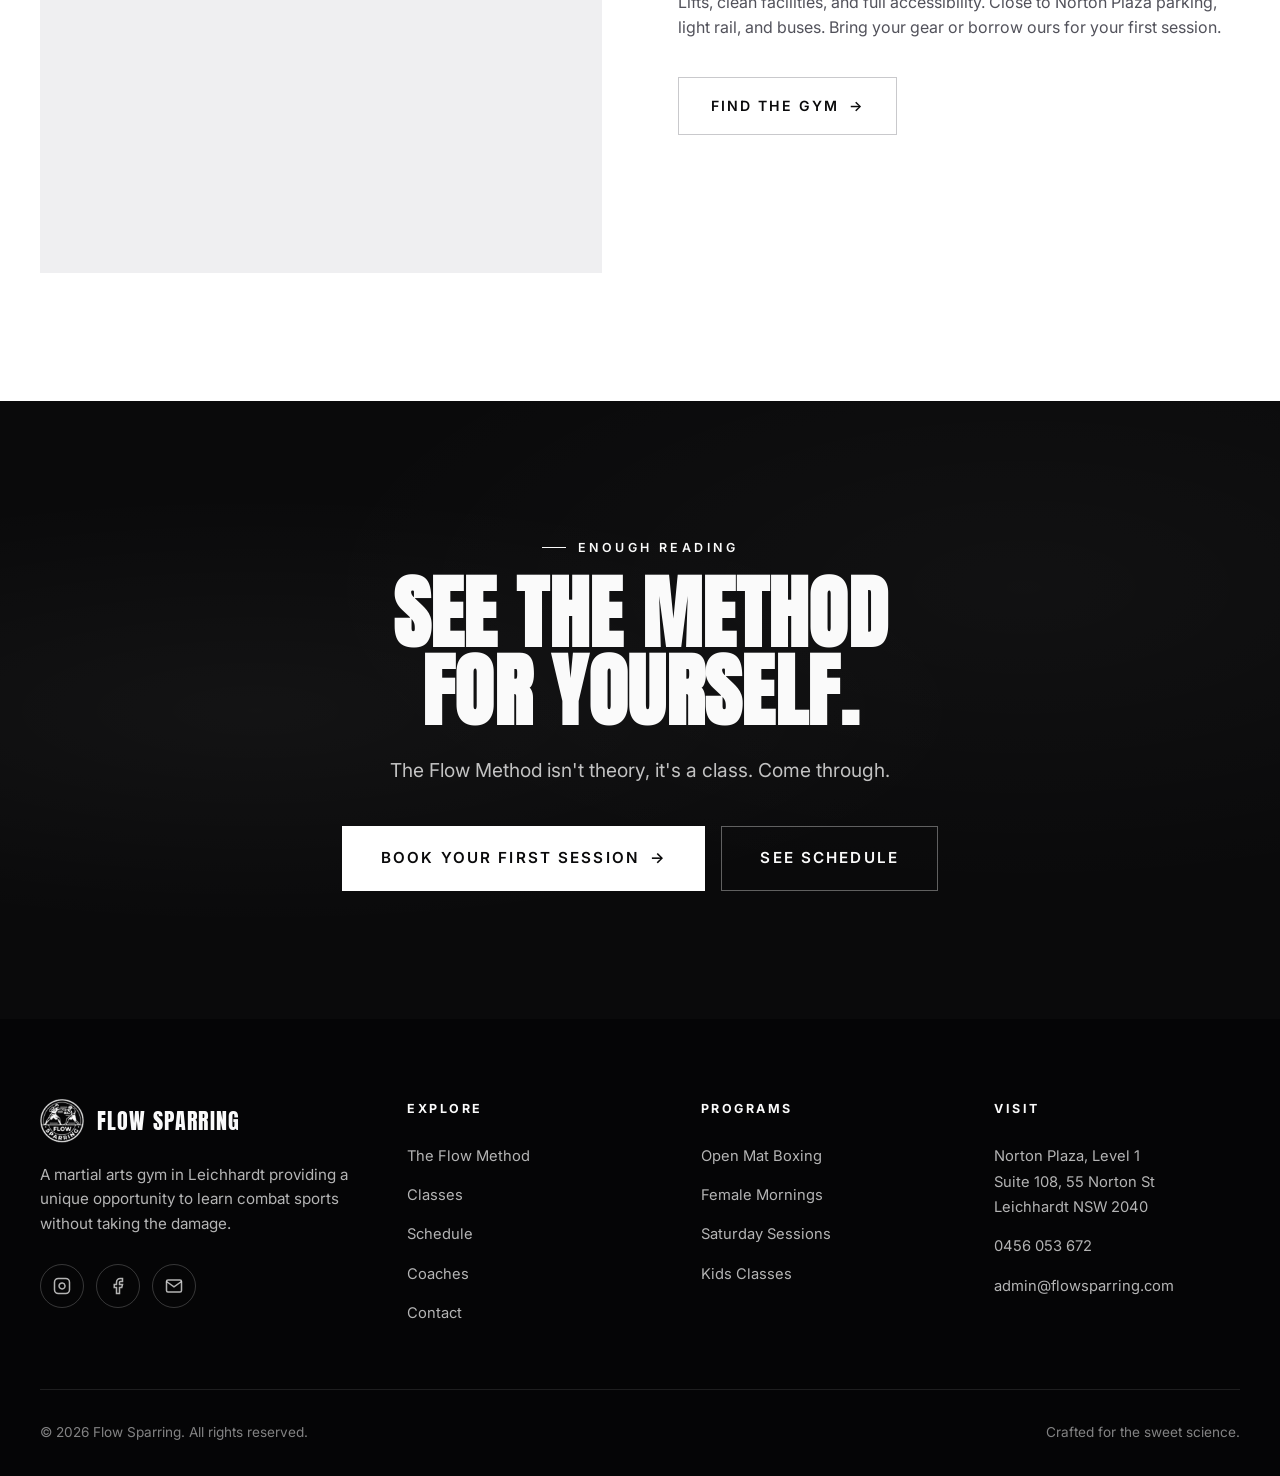
==== commit e9ae32eb: "Real photos and logo, compact mobile hero, Instagram grid, map controls Real brand assets: - Replace" ====
--- a/about.html
+++ b/about.html
@@ -8,14 +8,14 @@
   <link rel="preconnect" href="https://fonts.googleapis.com">
   <link rel="preconnect" href="https://fonts.gstatic.com" crossorigin>
   <link href="https://fonts.googleapis.com/css2?family=Anton&family=Inter:wght@400;500;600;700&display=swap" rel="stylesheet">
-  <link rel="stylesheet" href="css/style.css?v=3" />
+  <link rel="stylesheet" href="css/style.css?v=4" />
 </head>
 <body>
 
   <!-- NAV -->
   <header class="nav" id="nav">
     <div class="container nav-inner">
-      <a href="index.html" class="nav-brand"><img class="nav-brand-mark" src="assets/logo.svg" alt="" /><span>Flow Sparring</span></a>
+      <a href="index.html" class="nav-brand"><img class="nav-brand-mark" src="assets/logo.png" alt="" /><span>Flow Sparring</span></a>
       <nav class="nav-links" aria-label="Primary">
         <a href="index.html">Home</a>
         <a href="about.html" class="active">Method</a>
@@ -66,7 +66,7 @@
           </p>
         </div>
         <div class="split-image">
-          <img src="https://images.unsplash.com/photo-1544117519-31a4b719223d?w=1200&q=80" alt="Coach demonstrating technique" />
+          <img src="assets/boxing-2.png" alt="Fight team tryouts at Flow Sparring" />
         </div>
       </div>
     </div>
@@ -164,11 +164,11 @@
     <div class="container">
       <div class="footer-grid">
         <div>
-          <div class="footer-brand"><img class="nav-brand-mark" src="assets/logo.svg" alt="" /><span>Flow Sparring</span></div>
+          <div class="footer-brand"><img class="nav-brand-mark" src="assets/logo.png" alt="" /><span>Flow Sparring</span></div>
           <p class="footer-tagline">A martial arts gym in Leichhardt providing a unique opportunity to learn combat sports without taking the damage.</p>
           <div class="footer-social">
-            <a href="https://instagram.com" aria-label="Instagram" target="_blank" rel="noopener"><svg width="18" height="18" viewBox="0 0 24 24" fill="none" stroke="currentColor" stroke-width="2"><rect x="2" y="2" width="20" height="20" rx="5"/><path d="M16 11.37A4 4 0 1 1 12.63 8 4 4 0 0 1 16 11.37z"/><line x1="17.5" y1="6.5" x2="17.51" y2="6.5"/></svg></a>
-            <a href="https://facebook.com" aria-label="Facebook" target="_blank" rel="noopener"><svg width="18" height="18" viewBox="0 0 24 24" fill="none" stroke="currentColor" stroke-width="2"><path d="M18 2h-3a5 5 0 0 0-5 5v3H7v4h3v8h4v-8h3l1-4h-4V7a1 1 0 0 1 1-1h3z"/></svg></a>
+            <a href="https://instagram.com/flowsparring" aria-label="Instagram" target="_blank" rel="noopener"><svg width="18" height="18" viewBox="0 0 24 24" fill="none" stroke="currentColor" stroke-width="2"><rect x="2" y="2" width="20" height="20" rx="5"/><path d="M16 11.37A4 4 0 1 1 12.63 8 4 4 0 0 1 16 11.37z"/><line x1="17.5" y1="6.5" x2="17.51" y2="6.5"/></svg></a>
+            <a href="https://www.facebook.com/flowsparring" aria-label="Facebook" target="_blank" rel="noopener"><svg width="18" height="18" viewBox="0 0 24 24" fill="none" stroke="currentColor" stroke-width="2"><path d="M18 2h-3a5 5 0 0 0-5 5v3H7v4h3v8h4v-8h3l1-4h-4V7a1 1 0 0 1 1-1h3z"/></svg></a>
             <a href="mailto:admin@flowsparring.com" aria-label="Email"><svg width="18" height="18" viewBox="0 0 24 24" fill="none" stroke="currentColor" stroke-width="2"><path d="M4 4h16c1.1 0 2 .9 2 2v12c0 1.1-.9 2-2 2H4c-1.1 0-2-.9-2-2V6c0-1.1.9-2 2-2z"/><polyline points="22,6 12,13 2,6"/></svg></a>
           </div>
         </div>
--- a/css/style.css
+++ b/css/style.css
@@ -67,8 +67,8 @@
 .display-mega {
   font-family: var(--font-display);
   font-weight: 400;
-  font-size: clamp(2.75rem, 8vw, 6rem);
-  line-height: 0.95;
+  font-size: clamp(2.5rem, 6.5vw, 5rem);
+  line-height: 0.98;
   letter-spacing: -0.005em;
   text-transform: uppercase;
 }
@@ -295,7 +295,7 @@
 /* ---- Hero (split layout) ---- */
 .hero {
   position: relative;
-  padding: 8rem 0 3rem;
+  padding: 6rem 0 2rem;
   overflow: hidden;
   background: var(--bg);
 }
@@ -319,7 +319,7 @@
   letter-spacing: 0.16em;
   text-transform: uppercase;
   color: var(--fg-muted);
-  margin-bottom: 2rem;
+  margin-bottom: 1.5rem;
   background: var(--bg);
 }
 .hero-kicker-dot {
@@ -335,7 +335,7 @@
 
 .hero h1 {
   max-width: 14ch;
-  margin-bottom: 1.75rem;
+  margin-bottom: 1.5rem;
   color: var(--fg);
 }
 .hero h1 .stroke {
@@ -353,7 +353,7 @@
   letter-spacing: 0.015em;
 }
 
-.hero-lead { margin-bottom: 2.5rem; max-width: 48ch; }
+.hero-lead { margin-bottom: 2rem; max-width: 48ch; }
 .hero-cta { display: flex; gap: 0.85rem; flex-wrap: wrap; }
 
 .hero-visual {
@@ -457,24 +457,97 @@
   border: 0;
 }
 
+/* ---- Instagram feed ---- */
+.social-feed { background: var(--bg); }
+.social-feed-head {
+  display: grid;
+  grid-template-columns: 1fr auto;
+  gap: 2rem;
+  align-items: end;
+  margin-bottom: 2.5rem;
+}
+.social-feed-head .eyebrow { margin-bottom: 1rem; }
+.social-feed-head h2 { margin-bottom: 1rem; }
+.social-feed-head p { color: var(--fg-muted); max-width: 50ch; }
+.social-feed-cta { align-self: end; }
+
+.social-feed-grid {
+  display: grid;
+  grid-template-columns: repeat(6, 1fr);
+  gap: 0.5rem;
+}
+.social-feed-item {
+  position: relative;
+  aspect-ratio: 1;
+  overflow: hidden;
+  background: var(--bg-elevated);
+  display: block;
+}
+.social-feed-item img {
+  width: 100%; height: 100%;
+  object-fit: cover;
+  transition: transform 0.6s var(--ease), filter 0.3s var(--ease);
+}
+.social-feed-item:hover img {
+  transform: scale(1.08);
+  filter: brightness(0.7);
+}
+.social-feed-item-icon {
+  position: absolute;
+  inset: 0;
+  display: flex;
+  align-items: center;
+  justify-content: center;
+  color: white;
+  opacity: 0;
+  transition: opacity 0.3s var(--ease);
+  pointer-events: none;
+}
+.social-feed-item:hover .social-feed-item-icon { opacity: 1; }
+
+/* Location band socials */
+.location-socials {
+  display: flex;
+  gap: 0.6rem;
+  margin-top: 1.25rem;
+  padding-top: 1.25rem;
+  border-top: 1px solid var(--border);
+}
+.location-socials a {
+  width: 44px; height: 44px;
+  border: 1px solid var(--border-strong);
+  border-radius: 50%;
+  display: flex;
+  align-items: center;
+  justify-content: center;
+  color: var(--fg);
+  transition: all 0.25s var(--ease);
+}
+.location-socials a:hover {
+  background: var(--fg);
+  color: var(--bg);
+  border-color: var(--fg);
+  transform: translateY(-2px);
+}
+
 .hero-stats {
   display: grid;
-  grid-template-columns: repeat(auto-fit, minmax(140px, 1fr));
-  gap: 1.5rem;
-  margin-top: 2.5rem;
-  padding-top: 2rem;
+  grid-template-columns: repeat(auto-fit, minmax(120px, 1fr));
+  gap: 1.25rem;
+  margin-top: 2rem;
+  padding-top: 1.5rem;
   border-top: 1px solid var(--border);
 }
 .hero-stat-num {
   font-family: var(--font-display);
-  font-size: clamp(1.75rem, 3vw, 2.25rem);
+  font-size: clamp(1.5rem, 2.5vw, 2rem);
   color: var(--fg);
   line-height: 1;
-  margin-bottom: 0.35rem;
+  margin-bottom: 0.3rem;
 }
 .hero-stat-num .plus { color: var(--fg-subtle); }
 .hero-stat-label {
-  font-size: 0.72rem;
+  font-size: 0.68rem;
   letter-spacing: 0.2em;
   text-transform: uppercase;
   color: var(--fg-subtle);
@@ -1153,12 +1226,16 @@
 }
 
 @media (max-width: 960px) {
-  .hero-split { grid-template-columns: 1fr; }
+  .hero > .container { display: flex; flex-direction: column; gap: 0; }
+  .hero-split { display: contents; }
+  .hero-content { order: 1; }
+  .hero-stats { order: 2; }
   .hero-visual {
+    order: 3;
     max-width: 100%;
     width: 100%;
     aspect-ratio: 16/11;
-    margin: 0 auto;
+    margin: 1.5rem auto 0;
   }
   .split { grid-template-columns: 1fr; }
   .split-image { max-width: 500px; margin: 0 auto; }
@@ -1209,17 +1286,37 @@
   .form-row.two-col { grid-template-columns: 1fr; }
   .section-head { flex-direction: column; align-items: flex-start; }
 
-  .hero { padding: 7rem 0 2.5rem; }
-  .hero-stats {
-    margin-top: 2.5rem;
-    padding-top: 2rem;
-    grid-template-columns: repeat(2, 1fr);
-    gap: 1.25rem 1rem;
-  }
-  .hero-stat-num { font-size: 2rem; }
-  .hero-lead { margin-bottom: 2rem; }
+  .hero {
+    padding: 5.5rem 0 1.5rem;
+  }
+  .hero-split { gap: 1.5rem; }
+  .hero-kicker {
+    margin-bottom: 1.25rem;
+    padding: 0.4rem 0.85rem;
+    font-size: 0.7rem;
+  }
+  .hero h1 { margin-bottom: 1.25rem; }
+  .hero h1 .stroke { -webkit-text-stroke-width: 1.25px; }
+  .hero-lead {
+    margin-bottom: 1.5rem;
+    font-size: 1rem;
+    line-height: 1.55;
+  }
   .hero-cta { gap: 0.6rem; }
   .hero-cta .btn { width: 100%; justify-content: center; }
+  .hero-stats {
+    margin-top: 1.75rem;
+    padding-top: 1.5rem;
+    grid-template-columns: repeat(2, 1fr);
+    gap: 1rem 1rem;
+  }
+  .hero-stat-num { font-size: 1.7rem; margin-bottom: 0.2rem; }
+  .hero-stat-label { font-size: 0.64rem; letter-spacing: 0.18em; }
+
+  /* Social feed mobile */
+  .social-feed-head { grid-template-columns: 1fr; gap: 1.25rem; }
+  .social-feed-cta { justify-self: start; }
+  .social-feed-grid { grid-template-columns: repeat(3, 1fr); gap: 0.35rem; }
 
   .page-header { padding: 7rem 0 3rem; }
   .page-header h1 { max-width: none; }
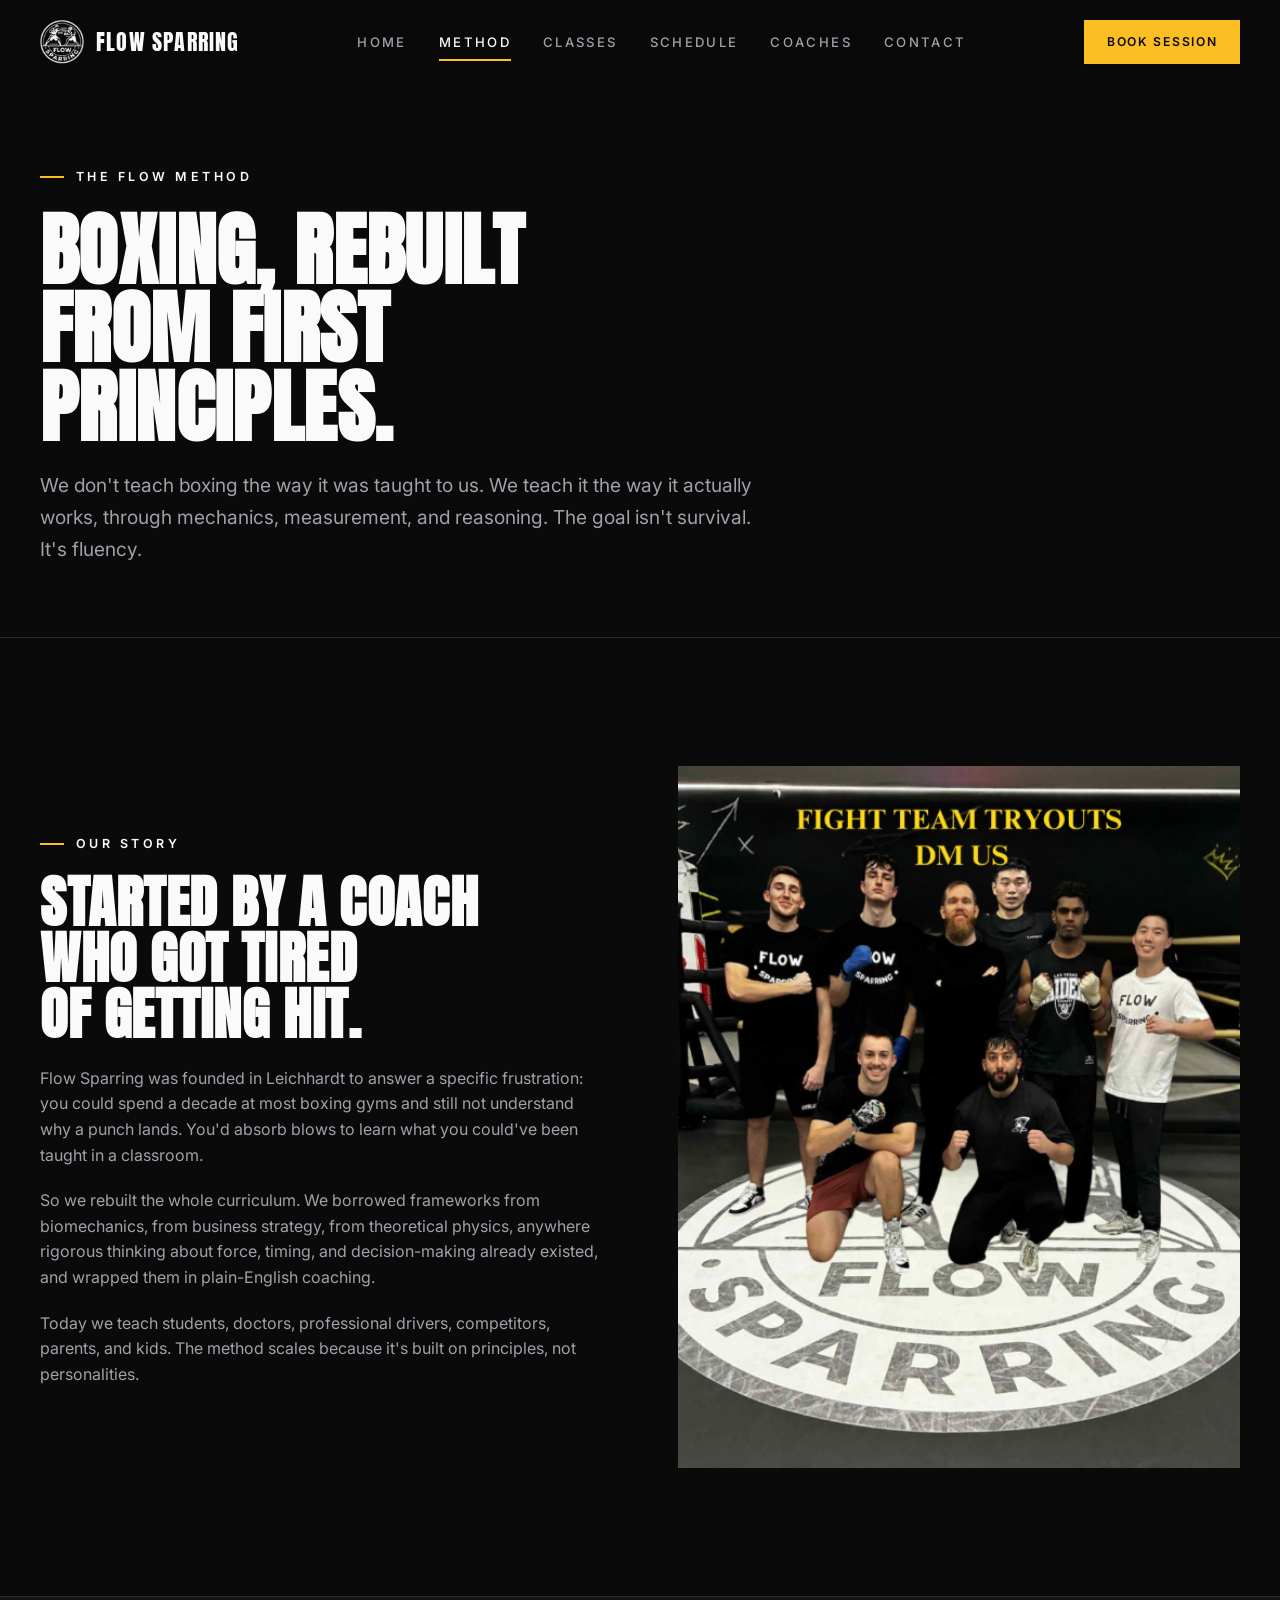
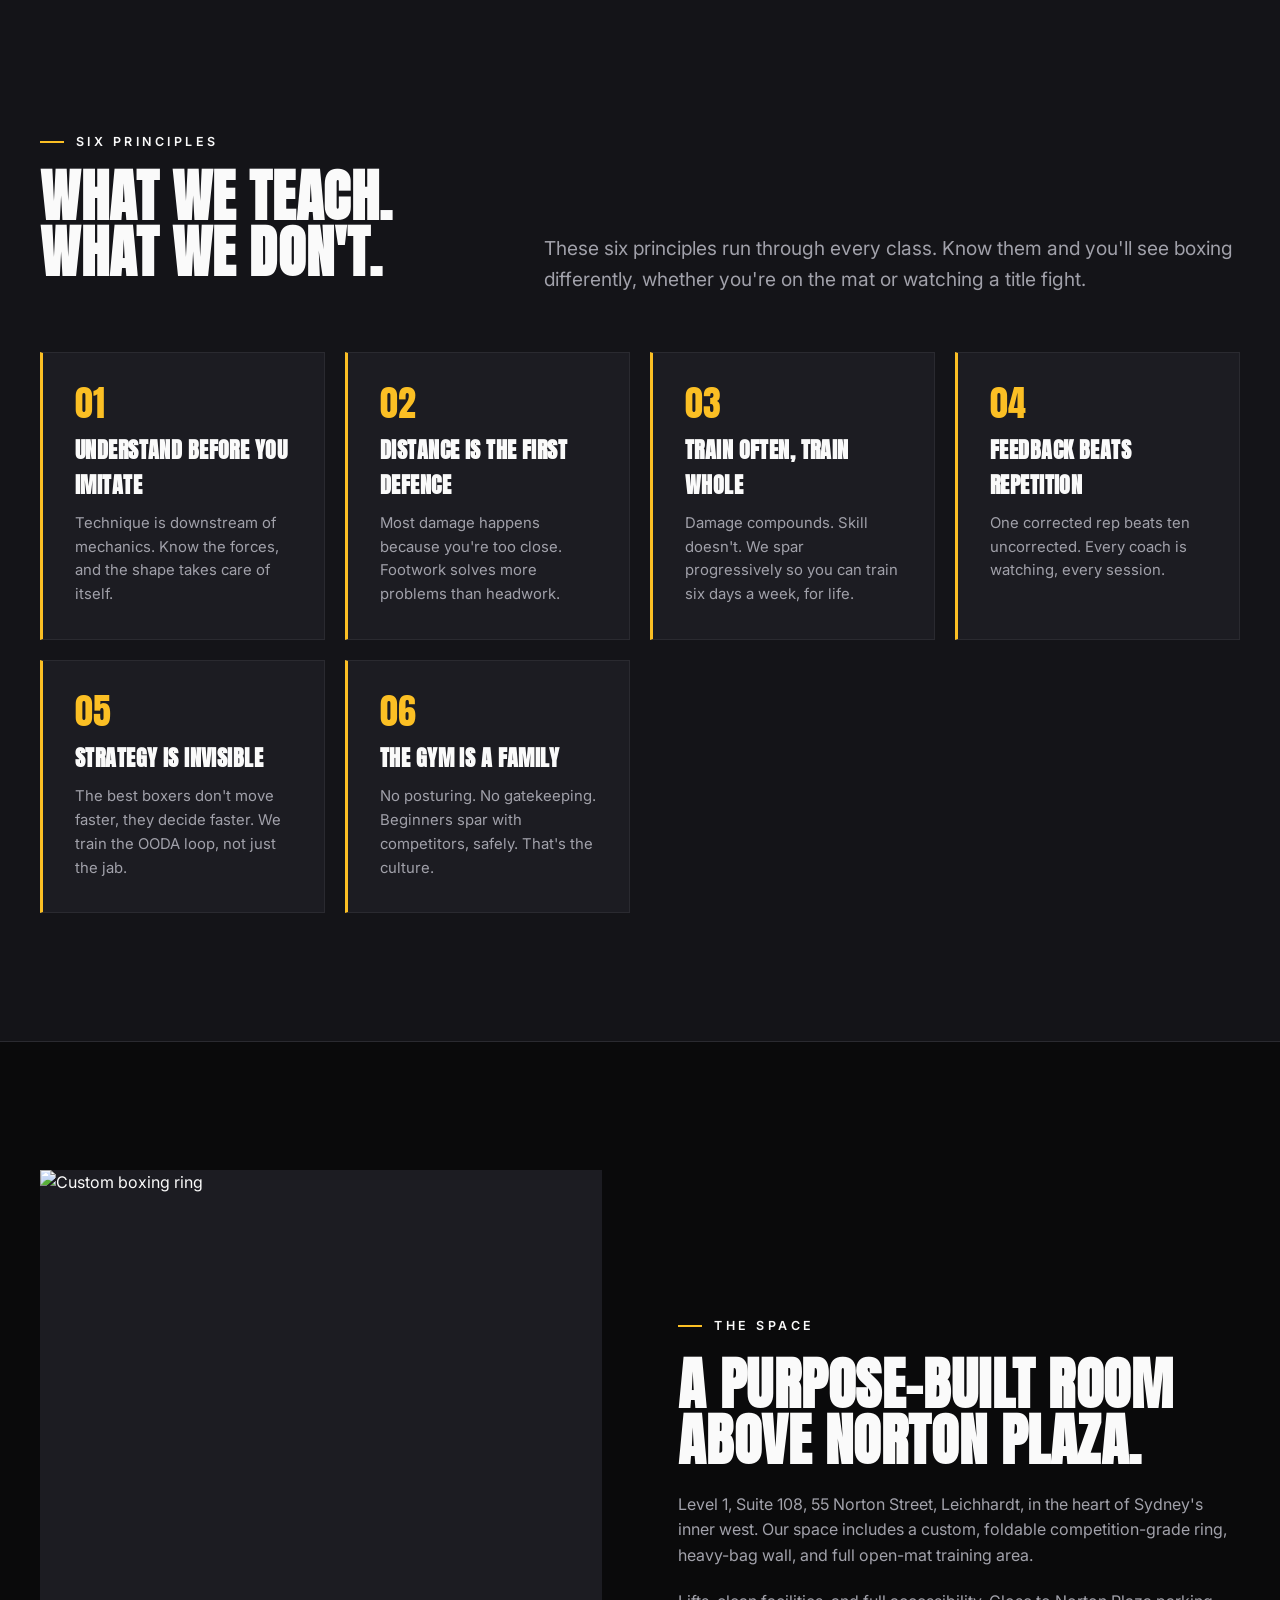
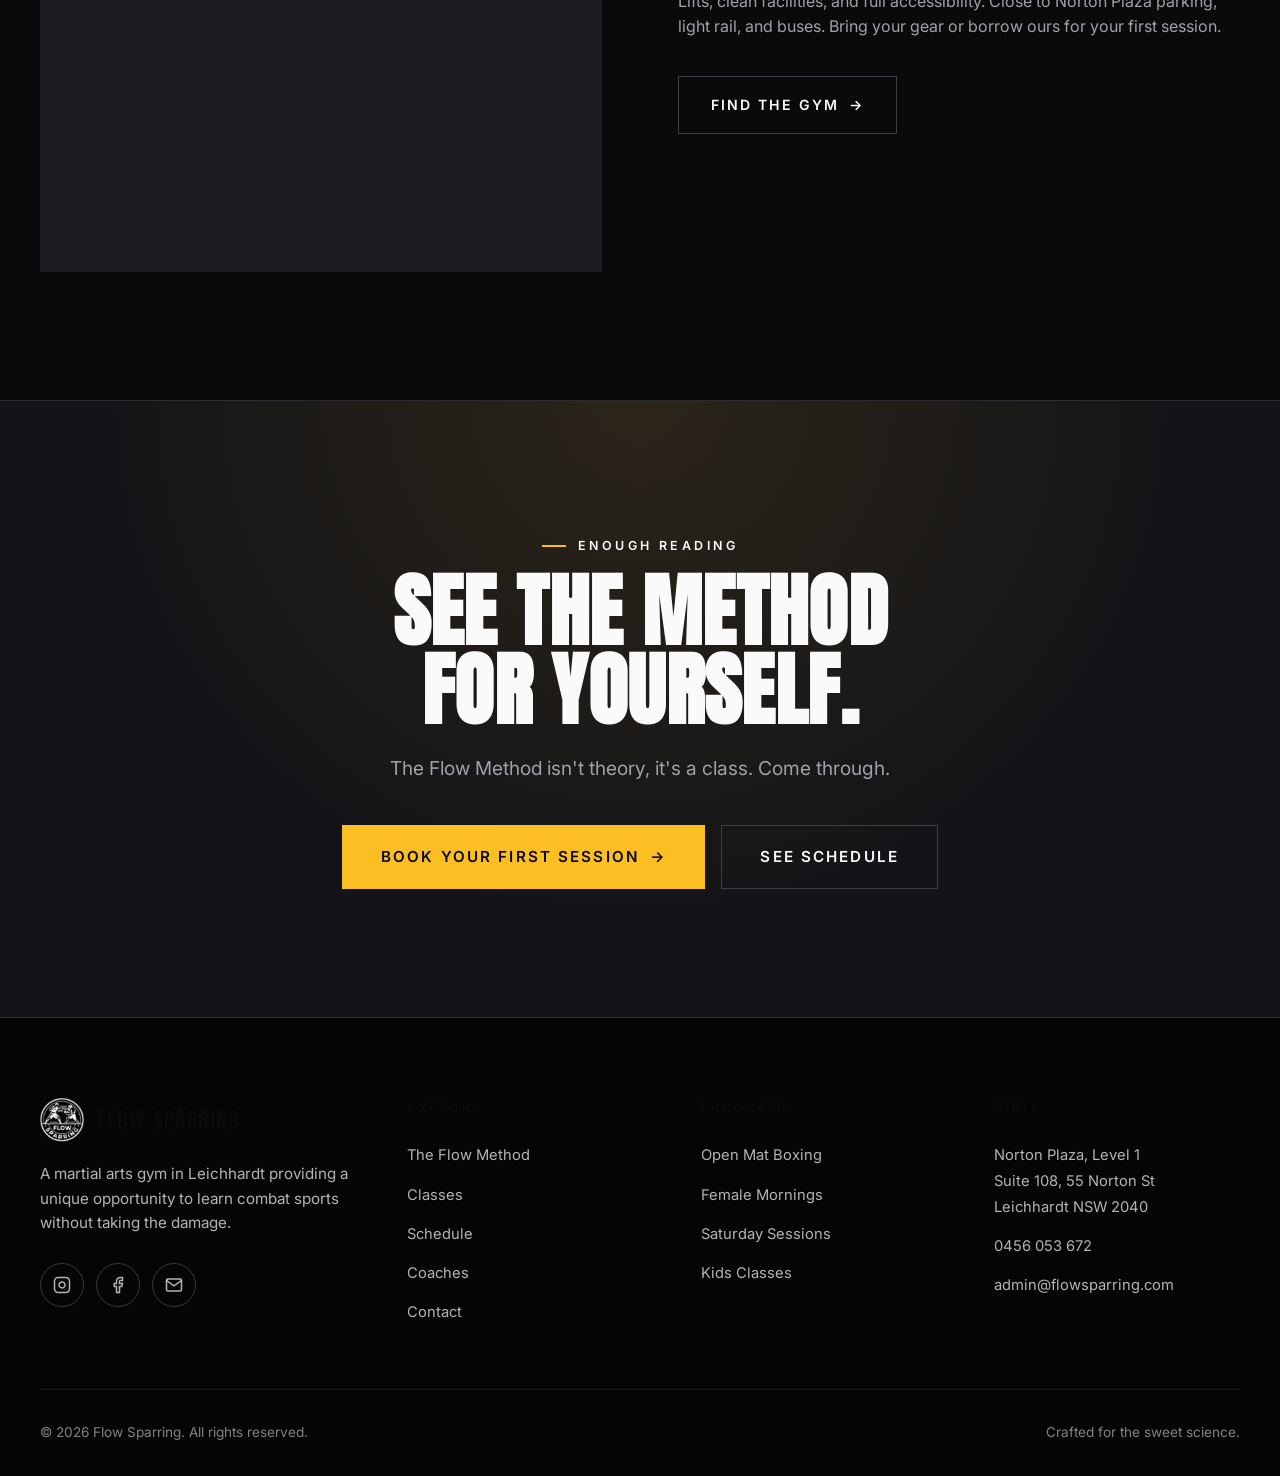
==== commit 630dbd36: "Flip theme to black + white + yellow accent Site-wide colour scheme inversion: - Background: #0a0a0b" ====
--- a/about.html
+++ b/about.html
@@ -8,7 +8,7 @@
   <link rel="preconnect" href="https://fonts.googleapis.com">
   <link rel="preconnect" href="https://fonts.gstatic.com" crossorigin>
   <link href="https://fonts.googleapis.com/css2?family=Anton&family=Inter:wght@400;500;600;700&display=swap" rel="stylesheet">
-  <link rel="stylesheet" href="css/style.css?v=4" />
+  <link rel="stylesheet" href="css/style.css?v=5" />
 </head>
 <body>
 
--- a/css/style.css
+++ b/css/style.css
@@ -28,22 +28,22 @@
 ul { list-style: none; }
 
 :root {
-  /* Light theme */
-  --bg: #ffffff;
-  --bg-surface: #f6f6f7;
-  --bg-elevated: #efeff1;
-  --bg-dark: #0a0a0b;
+  /* Dark theme with yellow accent */
+  --bg: #0a0a0b;
+  --bg-surface: #141418;
+  --bg-elevated: #1c1c22;
+  --bg-dark: #050506;
   --bg-dark-surface: #141418;
-  --border: #e5e5e7;
-  --border-strong: #c9c9cc;
-  --fg: #0a0a0b;
-  --fg-inverse: #fafafa;
-  --fg-muted: #52525b;
-  --fg-subtle: #737378;
-  --accent: #0a0a0b;
-  --accent-hover: #27272a;
-  --accent-dim: rgba(10, 10, 11, 0.06);
-  --accent-glow: rgba(10, 10, 11, 0.15);
+  --border: #2a2a30;
+  --border-strong: #3d3d45;
+  --fg: #fafafa;
+  --fg-inverse: #0a0a0b;
+  --fg-muted: #a1a1aa;
+  --fg-subtle: #71717a;
+  --accent: #fbbf24;
+  --accent-hover: #f59e0b;
+  --accent-dim: rgba(251, 191, 36, 0.1);
+  --accent-glow: rgba(251, 191, 36, 0.25);
 
   /* Typography */
   --font-display: 'Anton', 'Impact', 'Arial Narrow', sans-serif;
@@ -111,8 +111,8 @@
 .eyebrow::before {
   content: '';
   width: 24px;
-  height: 1px;
-  background: var(--fg);
+  height: 2px;
+  background: var(--accent);
 }
 
 .lead {
@@ -154,8 +154,8 @@
 }
 
 .btn-primary {
-  background: var(--fg);
-  color: var(--bg);
+  background: var(--accent);
+  color: var(--fg-inverse);
 }
 .btn-primary:hover {
   background: var(--accent-hover);
@@ -213,14 +213,14 @@
   content: '';
   position: absolute;
   inset: 0;
-  background: rgba(255, 255, 255, 0.72);
+  background: rgba(10, 10, 11, 0.72);
   backdrop-filter: blur(14px);
   -webkit-backdrop-filter: blur(14px);
   z-index: -1;
   transition: background 0.3s var(--ease);
 }
 .nav.scrolled { padding: 0.75rem 0; border-bottom-color: var(--border); }
-.nav.scrolled::before { background: rgba(255, 255, 255, 0.94); }
+.nav.scrolled::before { background: rgba(10, 10, 11, 0.94); }
 .nav-inner {
   display: flex;
   align-items: center;
@@ -246,6 +246,7 @@
   display: block;
   flex-shrink: 0;
   object-fit: contain;
+  filter: invert(1);
 }
 .nav-brand-mark svg { width: 100%; height: 100%; display: block; }
 
@@ -267,7 +268,7 @@
   bottom: -4px;
   left: 0; right: 0;
   height: 2px;
-  background: var(--fg);
+  background: var(--accent);
 }
 
 .nav-cta { padding: 0.7rem 1.35rem; font-size: 0.76rem; }
@@ -345,8 +346,8 @@
 }
 .hero h1 .accent-word {
   display: inline-block;
-  background: var(--fg);
-  color: var(--bg);
+  background: var(--accent);
+  color: var(--fg-inverse);
   padding: 0.06em 0.22em 0.1em;
   line-height: 0.88;
   margin: 0 0.02em;
@@ -388,8 +389,8 @@
   position: absolute;
   left: 1.25rem; right: 1.25rem; bottom: 1.25rem;
   z-index: 2;
-  background: var(--fg);
-  color: var(--bg);
+  background: var(--accent);
+  color: var(--fg-inverse);
   padding: 1.15rem 1.4rem;
   display: flex;
   flex-direction: column;
@@ -405,7 +406,7 @@
   font-weight: 600;
   letter-spacing: 0.28em;
   text-transform: uppercase;
-  opacity: 0.6;
+  opacity: 0.75;
 }
 .hero-visual-cta-body {
   font-family: var(--font-display);
@@ -524,9 +525,9 @@
   transition: all 0.25s var(--ease);
 }
 .location-socials a:hover {
-  background: var(--fg);
-  color: var(--bg);
-  border-color: var(--fg);
+  background: var(--accent);
+  color: var(--fg-inverse);
+  border-color: var(--accent);
   transform: translateY(-2px);
 }
 
@@ -545,7 +546,7 @@
   line-height: 1;
   margin-bottom: 0.3rem;
 }
-.hero-stat-num .plus { color: var(--fg-subtle); }
+.hero-stat-num .plus { color: var(--accent); }
 .hero-stat-label {
   font-size: 0.68rem;
   letter-spacing: 0.2em;
@@ -585,7 +586,7 @@
   gap: 1.25rem;
 }
 .feature-card {
-  background: var(--bg);
+  background: var(--bg-elevated);
   padding: 2.25rem 2rem;
   border: 1px solid var(--border);
   transition: all 0.3s var(--ease);
@@ -594,7 +595,7 @@
 }
 .feature-card:hover {
   transform: translateY(-4px);
-  border-color: var(--fg);
+  border-color: var(--accent);
   background: var(--bg-surface);
 }
 .feature-card-icon {
@@ -602,8 +603,8 @@
   display: flex;
   align-items: center;
   justify-content: center;
-  background: var(--fg);
-  color: var(--bg);
+  background: var(--accent);
+  color: var(--fg-inverse);
   border-radius: 2px;
   margin-bottom: 1.5rem;
   font-family: var(--font-display);
@@ -644,7 +645,7 @@
 }
 .class-card {
   position: relative;
-  background: var(--bg);
+  background: var(--bg-elevated);
   border: 1px solid var(--border);
   overflow: hidden;
   transition: all 0.4s var(--ease);
@@ -654,7 +655,7 @@
 }
 .class-card:hover {
   transform: translateY(-5px);
-  border-color: var(--fg);
+  border-color: var(--accent);
   box-shadow: var(--shadow-lg);
 }
 .class-card-image {
@@ -676,13 +677,13 @@
   flex: 1;
   display: flex;
   flex-direction: column;
-  background: var(--bg);
+  background: var(--bg-elevated);
 }
 .class-card-tag {
   display: inline-block;
   padding: 0.3rem 0.75rem;
-  background: var(--fg);
-  color: var(--bg);
+  background: var(--accent);
+  color: var(--fg-inverse);
   font-size: 0.68rem;
   font-weight: 600;
   letter-spacing: 0.18em;
@@ -753,7 +754,7 @@
   position: relative;
 }
 .testimonial-card {
-  background: var(--bg);
+  background: var(--bg-elevated);
   padding: 2.25rem;
   border: 1px solid var(--border);
   position: relative;
@@ -761,13 +762,13 @@
 }
 .testimonial-card:hover {
   transform: translateY(-4px);
-  border-color: var(--fg);
+  border-color: var(--accent);
   box-shadow: var(--shadow-lg);
 }
 .testimonial-quote-mark {
   font-family: var(--font-display);
   font-size: 4rem;
-  color: var(--fg);
+  color: var(--accent);
   line-height: 0.8;
   margin-bottom: 0.5rem;
 }
@@ -787,8 +788,8 @@
 .testimonial-author-avatar {
   width: 44px; height: 44px;
   border-radius: 50%;
-  background: var(--fg);
-  color: var(--bg);
+  background: var(--accent);
+  color: var(--fg-inverse);
   display: flex;
   align-items: center;
   justify-content: center;
@@ -798,37 +799,37 @@
 .testimonial-author-name { font-weight: 600; font-size: 0.95rem; color: var(--fg); }
 .testimonial-author-meta { font-size: 0.8rem; color: var(--fg-subtle); }
 
-/* ---- CTA band (inverted) ---- */
+/* ---- CTA band ---- */
 .cta-band {
   position: relative;
   padding: clamp(5rem, 10vw, 8rem) 0;
-  background: var(--bg-dark);
-  color: var(--fg-inverse);
+  background: var(--bg-surface);
+  color: var(--fg);
   text-align: center;
-  border-top: 1px solid var(--bg-dark);
+  border-top: 1px solid var(--border);
+  border-bottom: 1px solid var(--border);
 }
 .cta-band::before {
   content: '';
   position: absolute;
   inset: 0;
   background:
-    radial-gradient(ellipse at 20% 50%, rgba(255, 255, 255, 0.04) 0%, transparent 50%),
-    radial-gradient(ellipse at 80% 30%, rgba(255, 255, 255, 0.03) 0%, transparent 50%);
+    radial-gradient(ellipse at 50% 0%, var(--accent-dim) 0%, transparent 60%);
   pointer-events: none;
 }
 .cta-band .container { position: relative; z-index: 1; }
 .cta-band h2 {
   max-width: 20ch;
   margin: 0 auto 1.5rem;
-  color: var(--fg-inverse);
+  color: var(--fg);
 }
 .cta-band .lead {
   margin: 0 auto 2.5rem;
   text-align: center;
-  color: rgba(255, 255, 255, 0.75);
-}
-.cta-band .eyebrow { color: var(--fg-inverse); }
-.cta-band .eyebrow::before { background: var(--fg-inverse); }
+  color: var(--fg-muted);
+}
+.cta-band .eyebrow { color: var(--fg); }
+.cta-band .eyebrow::before { background: var(--accent); }
 .cta-band-actions {
   display: inline-flex;
   gap: 1rem;
@@ -836,20 +837,20 @@
   justify-content: center;
 }
 .cta-band .btn-primary {
-  background: var(--bg);
-  color: var(--fg);
+  background: var(--accent);
+  color: var(--fg-inverse);
 }
 .cta-band .btn-primary:hover {
-  background: rgba(255, 255, 255, 0.9);
+  background: var(--accent-hover);
 }
 .cta-band .btn-ghost {
+  color: var(--fg);
+  border-color: var(--border-strong);
+}
+.cta-band .btn-ghost:hover {
+  background: var(--fg);
   color: var(--fg-inverse);
-  border-color: rgba(255, 255, 255, 0.35);
-}
-.cta-band .btn-ghost:hover {
-  background: var(--bg);
-  color: var(--fg);
-  border-color: var(--bg);
+  border-color: var(--fg);
 }
 
 /* ---- Footer (inverted/dark) ---- */
@@ -875,7 +876,7 @@
   margin-bottom: 1.25rem;
   color: var(--fg-inverse);
 }
-.footer-brand .nav-brand-mark { filter: invert(1); }
+/* .footer-brand .nav-brand-mark — no filter needed; global invert already makes logo white */
 .footer-tagline {
   color: rgba(255, 255, 255, 0.7);
   font-size: 0.95rem;
@@ -914,9 +915,9 @@
   transition: all 0.3s var(--ease);
 }
 .footer-social a:hover {
-  border-color: var(--fg-inverse);
-  color: var(--fg-inverse);
-  background: rgba(255, 255, 255, 0.1);
+  border-color: var(--accent);
+  color: var(--accent);
+  background: var(--accent-dim);
   transform: translateY(-2px);
 }
 .footer-bottom {
@@ -935,7 +936,7 @@
 .marquee {
   overflow: hidden;
   padding: 2rem 0;
-  background: var(--bg-dark);
+  background: var(--accent);
   color: var(--fg-inverse);
   position: relative;
 }
@@ -958,7 +959,7 @@
 }
 .marquee-item::after {
   content: '●';
-  color: rgba(255, 255, 255, 0.35);
+  color: rgba(0, 0, 0, 0.45);
   font-size: 0.55em;
 }
 @keyframes marquee {
@@ -969,7 +970,7 @@
 /* ---- Schedule table ---- */
 .schedule-table-wrap {
   overflow-x: auto;
-  background: var(--bg);
+  background: var(--bg-elevated);
   border: 1px solid var(--border);
 }
 .schedule-table {
@@ -995,13 +996,13 @@
   font-weight: 400;
   position: sticky;
   top: 0;
-  border-bottom: 2px solid var(--fg);
+  border-bottom: 2px solid var(--accent);
 }
 .schedule-table tr:last-child td { border-bottom: none; }
 .schedule-table td:first-child {
   font-family: var(--font-display);
   font-size: 1.1rem;
-  color: var(--fg);
+  color: var(--accent);
   text-transform: uppercase;
   letter-spacing: 0.05em;
   width: 120px;
@@ -1037,12 +1038,12 @@
   position: relative;
   overflow: hidden;
   border: 1px solid var(--border);
-  background: var(--bg);
+  background: var(--bg-elevated);
   transition: all 0.4s var(--ease);
 }
 .coach-card:hover {
   transform: translateY(-5px);
-  border-color: var(--fg);
+  border-color: var(--accent);
   box-shadow: var(--shadow-lg);
 }
 .coach-card-image {
@@ -1113,7 +1114,7 @@
 .contact-info-block a:hover { color: var(--fg); }
 
 .form {
-  background: var(--bg);
+  background: var(--bg-elevated);
   border: 1px solid var(--border);
   padding: 2.5rem;
 }
@@ -1144,11 +1145,13 @@
   font-size: 0.98rem;
   transition: border-color 0.2s var(--ease);
 }
+.form input::placeholder,
+.form textarea::placeholder { color: var(--fg-subtle); }
 .form input:focus,
 .form select:focus,
 .form textarea:focus {
   outline: none;
-  border-color: var(--fg);
+  border-color: var(--accent);
 }
 .form textarea { min-height: 130px; resize: vertical; }
 .form-success {
@@ -1182,16 +1185,16 @@
 }
 .method-item {
   padding: 2rem;
-  background: var(--bg);
+  background: var(--bg-elevated);
   border: 1px solid var(--border);
-  border-left: 3px solid var(--fg);
+  border-left: 3px solid var(--accent);
   transition: transform 0.3s var(--ease);
 }
 .method-item:hover { transform: translateX(3px); }
 .method-item-num {
   font-family: var(--font-display);
   font-size: 2.25rem;
-  color: var(--fg);
+  color: var(--accent);
   line-height: 1;
   margin-bottom: 0.75rem;
 }
@@ -1380,8 +1383,8 @@
     background: var(--bg);
   }
   .schedule-table td:first-child {
-    background: var(--fg);
-    color: var(--bg);
+    background: var(--accent);
+    color: var(--fg-inverse);
     font-size: 1.25rem;
     padding: 0.9rem 1.1rem;
     border-top: none;
